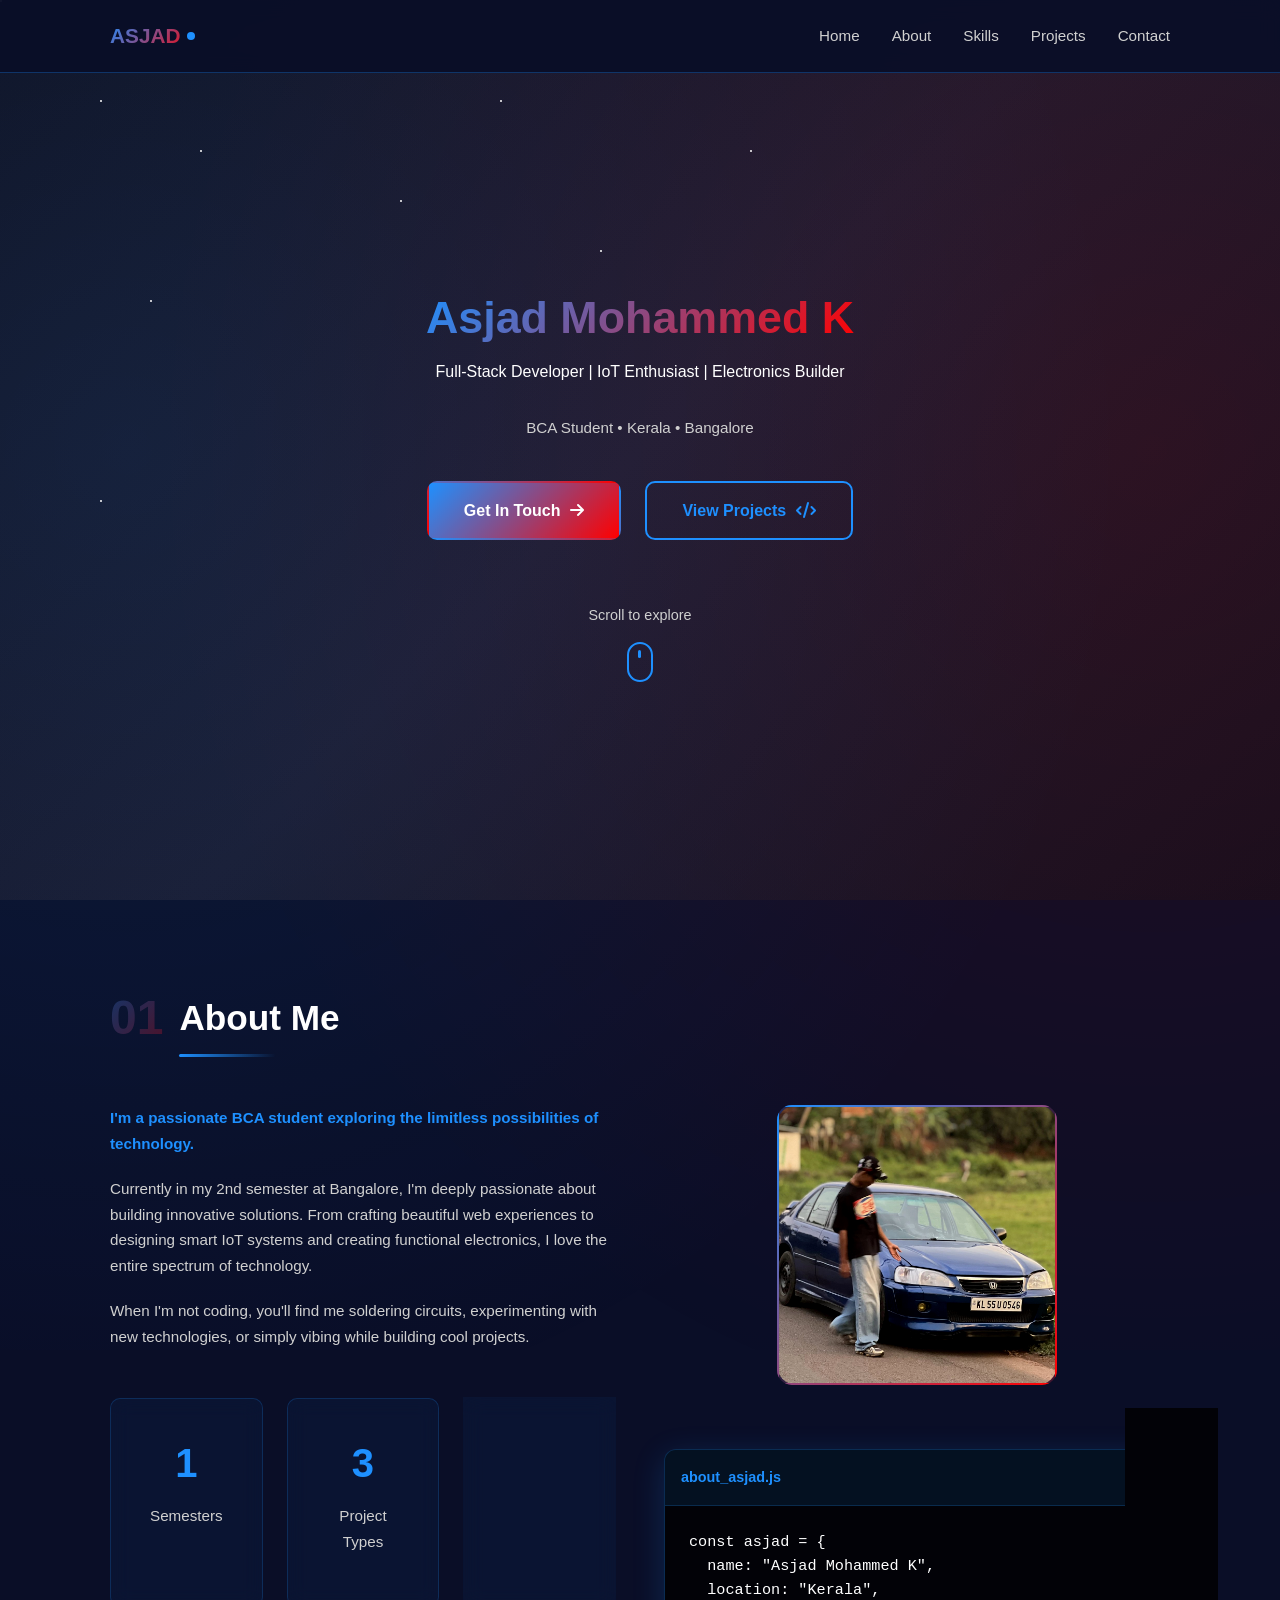
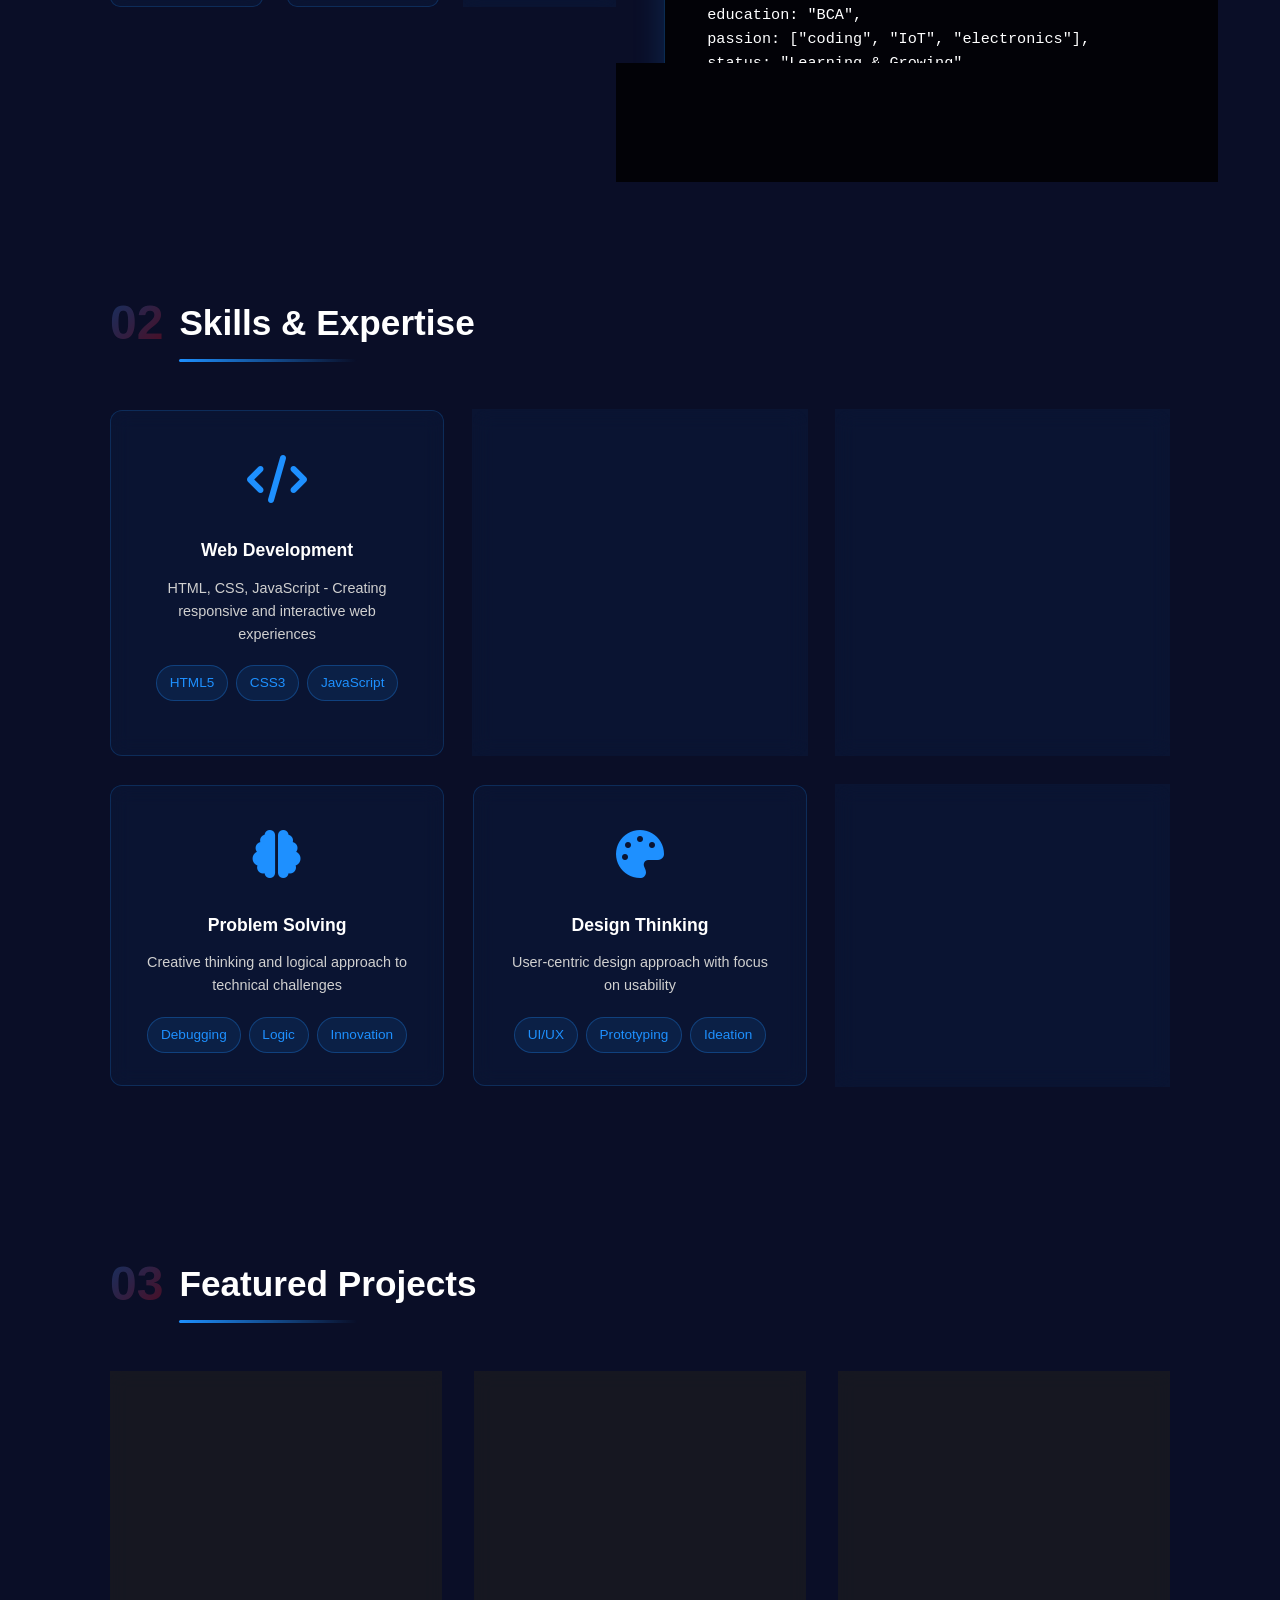
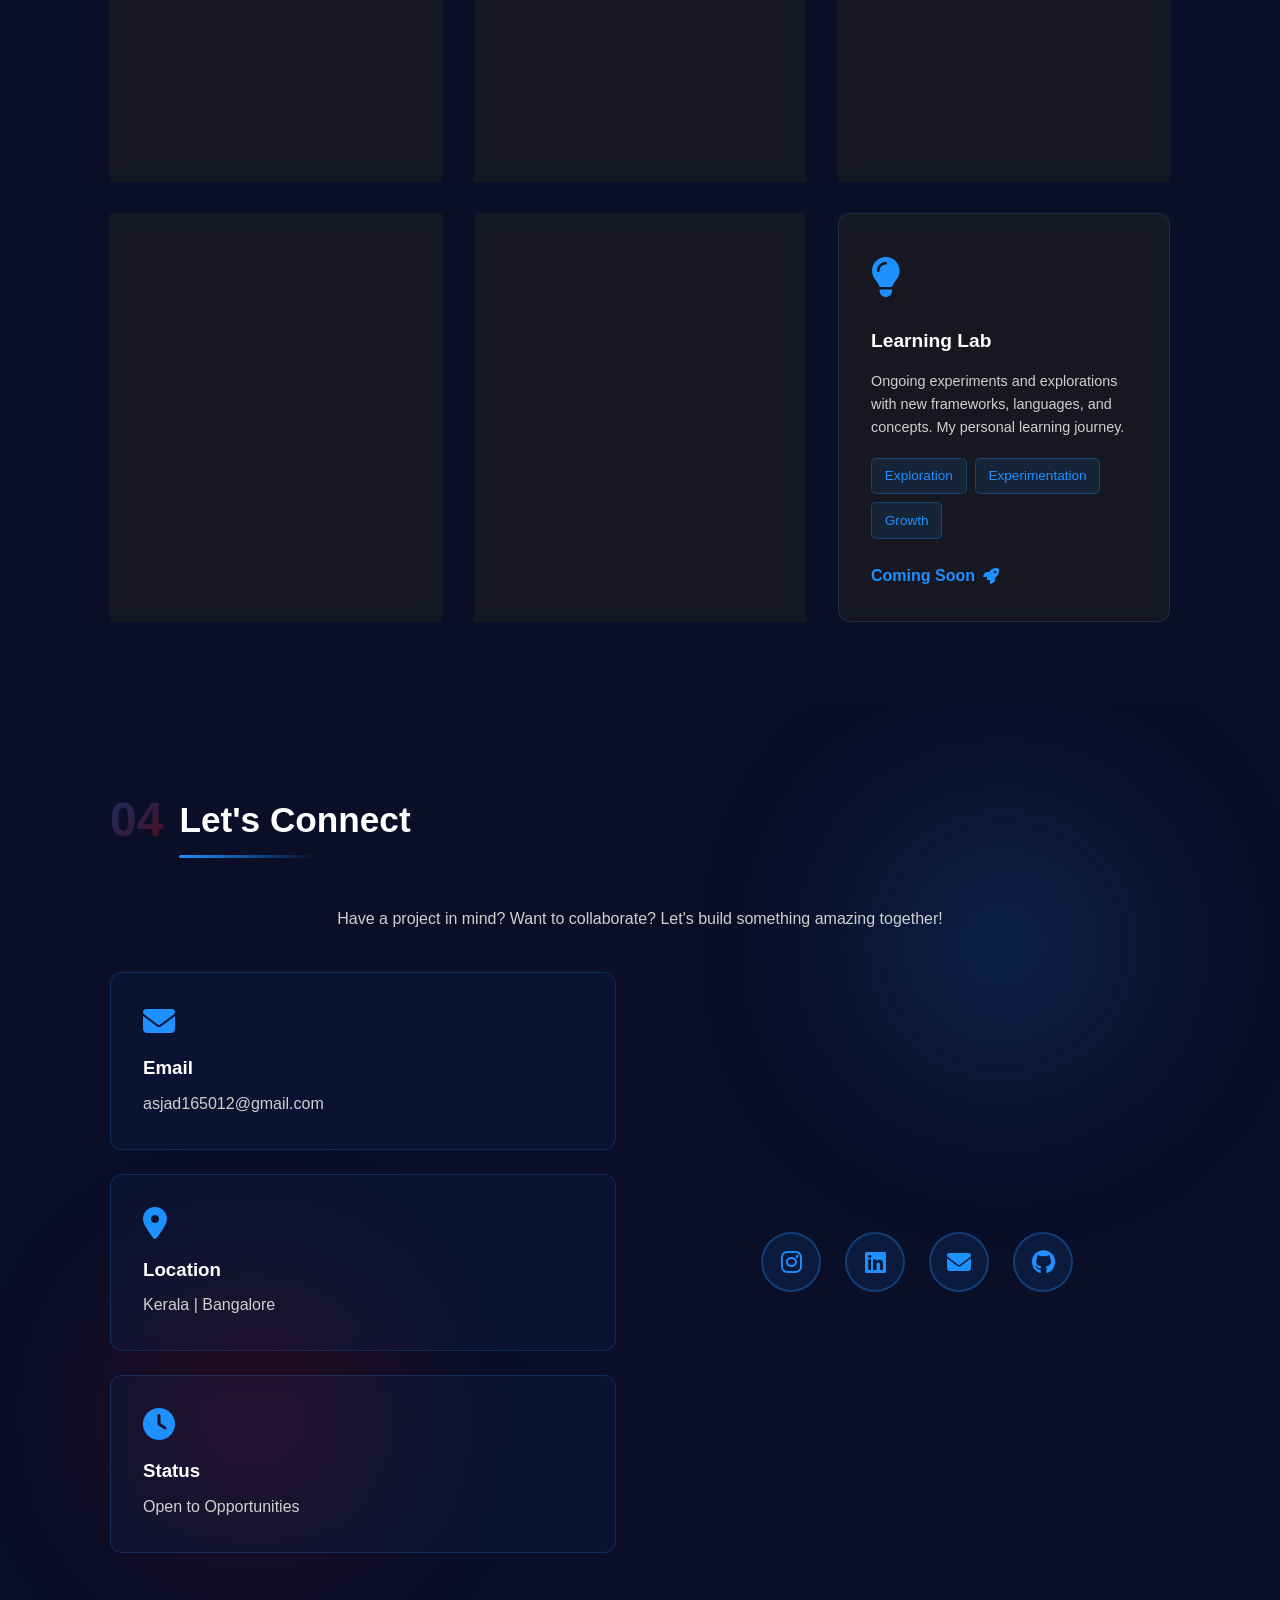
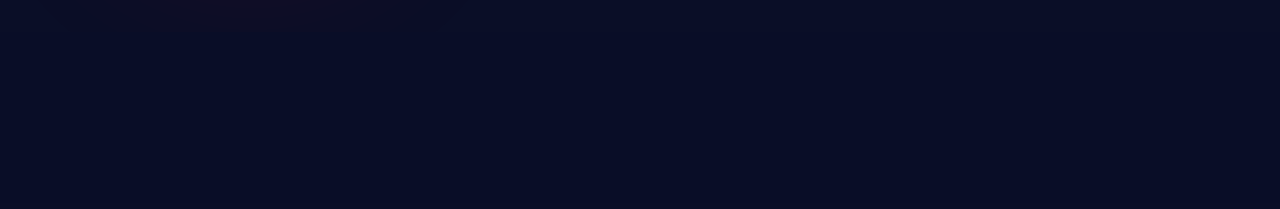
==== index.html @ fa926d5d "Compact navbar and improve mobile responsiveness" ====
<!DOCTYPE html>
<html lang="en">
<head>
    <meta charset="UTF-8">
    <meta name="viewport" content="width=device-width, initial-scale=1.0">
    <title>Asjad Mohammed K - Portfolio</title>
    <link rel="stylesheet" href="style.css">
    <link rel="stylesheet" href="https://cdnjs.cloudflare.com/ajax/libs/font-awesome/6.4.0/css/all.min.css">
</head>
<body>
    <!-- Animated Background -->
    <div class="stars"></div>
    <div class="animated-bg"></div>

    <!-- Navigation -->
    <nav class="navbar">
        <div class="container">
            <div class="logo">
                <span class="logo-text">ASJAD</span>
                <span class="logo-dot"></span>
            </div>
            <ul class="nav-links">
                <li><a href="#home" class="nav-link">Home</a></li>
                <li><a href="#about" class="nav-link">About</a></li>
                <li><a href="#skills" class="nav-link">Skills</a></li>
                <li><a href="#projects" class="nav-link">Projects</a></li>
                <li><a href="#contact" class="nav-link">Contact</a></li>
            </ul>
            <div class="hamburger">
                <span></span>
                <span></span>
                <span></span>
            </div>
        </div>
    </nav>

    <!-- Hero Section -->
    <section id="home" class="hero">
        <div class="hero-content">
            <div class="floating-card">
                <h1 class="hero-title">Asjad Mohammed K</h1>
                <p class="hero-subtitle">Full-Stack Developer | IoT Enthusiast | Electronics Builder</p>
            </div>

            <p class="hero-description">BCA Student • Kerala • Bangalore</p>

            <div class="cta-buttons">
                <a href="#contact" class="btn-primary">
                    <span class="btn-text">Get In Touch</span>
                    <span class="btn-icon"><i class="fas fa-arrow-right"></i></span>
                </a>
                <a href="#projects" class="btn-secondary">
                    <span class="btn-text">View Projects</span>
                    <span class="btn-icon"><i class="fas fa-code"></i></span>
                </a>
            </div>

            <div class="scroll-indicator">
                <span>Scroll to explore</span>
                <div class="mouse">
                    <div class="wheel"></div>
                </div>
            </div>
        </div>
    </section>

    <!-- About Section -->
    <section id="about" class="about">
        <div class="container">
            <h2 class="section-title">
                <span class="title-prefix">01</span>
                <span class="title-text">About Me</span>
            </h2>

            <div class="about-content">
                <div class="about-text">
                    <p class="about-intro">I'm a passionate BCA student exploring the limitless possibilities of technology.</p>
                    <p>Currently in my 2nd semester at Bangalore, I'm deeply passionate about building innovative solutions. From crafting beautiful web experiences to designing smart IoT systems and creating functional electronics, I love the entire spectrum of technology.</p>
                    <p>When I'm not coding, you'll find me soldering circuits, experimenting with new technologies, or simply vibing while building cool projects.</p>

                    <div class="stats-grid">
                        <div class="stat-card">
                            <h3 class="stat-number">2+</h3>
                            <p class="stat-label">Semesters</p>
                        </div>
                        <div class="stat-card">
                            <h3 class="stat-number">6+</h3>
                            <p class="stat-label">Project Types</p>
                        </div>
                        <div class="stat-card">
                            <h3 class="stat-number">∞</h3>
                            <p class="stat-label">Passion</p>
                        </div>
                    </div>
                </div>

                <div class="about-visual">
                    <div class="profile-container">
                        <div class="profile-image-wrapper">
                            <img src="asjad.jpg" alt="Asjad Mohammed K" class="profile-image">
                            <div class="profile-glow"></div>
                        </div>
                    </div>
                    <div class="code-block">
                        <div class="code-header">
                            <span>about_asjad.js</span>
                        </div>
                        <pre><code>const asjad = {
  name: "Asjad Mohammed K",
  location: "Kerala",
  education: "BCA",
  passion: ["coding", "IoT", "electronics"],
  status: "Learning & Growing"
}</code></pre>
                    </div>
                </div>
            </div>
        </div>
    </section>

    <!-- Skills Section -->
    <section id="skills" class="skills">
        <div class="container">
            <h2 class="section-title">
                <span class="title-prefix">02</span>
                <span class="title-text">Skills & Expertise</span>
            </h2>

            <div class="skills-grid">
                <div class="skill-card">
                    <div class="skill-icon">
                        <i class="fas fa-code"></i>
                    </div>
                    <h3>Web Development</h3>
                    <p>HTML, CSS, JavaScript - Creating responsive and interactive web experiences</p>
                    <div class="skill-tags">
                        <span class="tag">HTML5</span>
                        <span class="tag">CSS3</span>
                        <span class="tag">JavaScript</span>
                    </div>
                </div>

                <div class="skill-card">
                    <div class="skill-icon">
                        <i class="fas fa-microchip"></i>
                    </div>
                    <h3>IoT & Embedded</h3>
                    <p>Designing and building smart connected devices and solutions</p>
                    <div class="skill-tags">
                        <span class="tag">Microcontrollers</span>
                        <span class="tag">Sensors</span>
                        <span class="tag">Networking</span>
                    </div>
                </div>

                <div class="skill-card">
                    <div class="skill-icon">
                        <i class="fas fa-cube"></i>
                    </div>
                    <h3>Electronics</h3>
                    <p>Circuit design, PCB assembly, and hardware troubleshooting</p>
                    <div class="skill-tags">
                        <span class="tag">Soldering</span>
                        <span class="tag">Circuits</span>
                        <span class="tag">PCB</span>
                    </div>
                </div>

                <div class="skill-card">
                    <div class="skill-icon">
                        <i class="fas fa-brain"></i>
                    </div>
                    <h3>Problem Solving</h3>
                    <p>Creative thinking and logical approach to technical challenges</p>
                    <div class="skill-tags">
                        <span class="tag">Debugging</span>
                        <span class="tag">Logic</span>
                        <span class="tag">Innovation</span>
                    </div>
                </div>

                <div class="skill-card">
                    <div class="skill-icon">
                        <i class="fas fa-palette"></i>
                    </div>
                    <h3>Design Thinking</h3>
                    <p>User-centric design approach with focus on usability</p>
                    <div class="skill-tags">
                        <span class="tag">UI/UX</span>
                        <span class="tag">Prototyping</span>
                        <span class="tag">Ideation</span>
                    </div>
                </div>

                <div class="skill-card">
                    <div class="skill-icon">
                        <i class="fas fa-graduation-cap"></i>
                    </div>
                    <h3>Continuous Learning</h3>
                    <p>Always exploring new technologies and methodologies</p>
                    <div class="skill-tags">
                        <span class="tag">Adaptability</span>
                        <span class="tag">Growth</span>
                        <span class="tag">Curiosity</span>
                    </div>
                </div>
            </div>
        </div>
    </section>

    <!-- Projects Section -->
    <section id="projects" class="projects">
        <div class="container">
            <h2 class="section-title">
                <span class="title-prefix">03</span>
                <span class="title-text">Featured Projects</span>
            </h2>

            <div class="projects-grid">
                <div class="project-card" data-category="web">
                    <div class="project-icon"><i class="fas fa-calculator"></i></div>
                    <h3>Attendance Calculator</h3>
                    <p>A web-based attendance tracking calculator. Calculate your attendance percentage, track classes attended vs missed, and plan your attendance goals. Built with HTML, CSS, and JavaScript.</p>
                    <div class="project-tech">
                        <span>HTML5</span>
                        <span>CSS3</span>
                        <span>JavaScript</span>
                    </div>
                    <a href="https://asjadk1.github.io/attendance-calculator/" class="project-btn">
                        View Live <i class="fas fa-external-link-alt"></i>
                    </a>
                </div>

                <div class="project-card" data-category="iot">
                    <div class="project-icon"><i class="fas fa-network-wired"></i></div>
                    <h3>IoT Solutions</h3>
                    <p>Designing smart connected devices that bridge the physical and digital worlds. Creating innovative IoT applications.</p>
                    <div class="project-tech">
                        <span>Arduino</span>
                        <span>Sensors</span>
                        <span>Cloud</span>
                    </div>
                    <a href="#" class="project-btn">
                        Coming Soon <i class="fas fa-rocket"></i>
                    </a>
                </div>

                <div class="project-card" data-category="electronics">
                    <div class="project-icon"><i class="fas fa-bolt"></i></div>
                    <h3>Electronics & Circuits</h3>
                    <p>Building and assembling electronic components. Designing functional circuits with precision soldering and testing.</p>
                    <div class="project-tech">
                        <span>PCB Design</span>
                        <span>Soldering</span>
                        <span>Testing</span>
                    </div>
                    <a href="#" class="project-btn">
                        Coming Soon <i class="fas fa-rocket"></i>
                    </a>
                </div>

                <div class="project-card" data-category="academic">
                    <div class="project-icon"><i class="fas fa-book"></i></div>
                    <h3>Academic Projects</h3>
                    <p>Semester projects and assignments focused on practical implementation and learning best practices in computer science.</p>
                    <div class="project-tech">
                        <span>DSA</span>
                        <span>Databases</span>
                        <span>Algorithms</span>
                    </div>
                    <a href="#" class="project-btn">
                        Coming Soon <i class="fas fa-rocket"></i>
                    </a>
                </div>

                <div class="project-card" data-category="creative">
                    <div class="project-icon"><i class="fas fa-zap"></i></div>
                    <h3>Vibe Coding</h3>
                    <p>Experimental projects that explore the creative side of coding. Fun implementations and cool tech experiments.</p>
                    <div class="project-tech">
                        <span>Innovation</span>
                        <span>Creativity</span>
                        <span>Fun</span>
                    </div>
                    <a href="#" class="project-btn">
                        Coming Soon <i class="fas fa-rocket"></i>
                    </a>
                </div>

                <div class="project-card" data-category="learning">
                    <div class="project-icon"><i class="fas fa-lightbulb"></i></div>
                    <h3>Learning Lab</h3>
                    <p>Ongoing experiments and explorations with new frameworks, languages, and concepts. My personal learning journey.</p>
                    <div class="project-tech">
                        <span>Exploration</span>
                        <span>Experimentation</span>
                        <span>Growth</span>
                    </div>
                    <a href="#" class="project-btn">
                        Coming Soon <i class="fas fa-rocket"></i>
                    </a>
                </div>
            </div>
        </div>
    </section>

    <!-- Contact Section -->
    <section id="contact" class="contact">
        <div class="container">
            <h2 class="section-title">
                <span class="title-prefix">04</span>
                <span class="title-text">Let's Connect</span>
            </h2>

            <p class="contact-subtitle">Have a project in mind? Want to collaborate? Let's build something amazing together!</p>

            <div class="contact-content">
                <div class="contact-cards">
                    <div class="contact-card">
                        <i class="fas fa-envelope"></i>
                        <h3>Email</h3>
                        <a href="mailto:asjad165012@gmail.com">asjad165012@gmail.com</a>
                    </div>

                    <div class="contact-card">
                        <i class="fas fa-map-marker-alt"></i>
                        <h3>Location</h3>
                        <p>Kerala | Bangalore</p>
                    </div>

                    <div class="contact-card">
                        <i class="fas fa-clock"></i>
                        <h3>Status</h3>
                        <p>Open to Opportunities</p>
                    </div>
                </div>

                <div class="social-links">
                    <a href="https://www.instagram.com/4wsjad" class="social-btn" title="Instagram">
                        <i class="fab fa-instagram"></i>
                    </a>
                    <a href="https://www.linkedin.com/in/asjad-mohammed-k-90b791284/" class="social-btn" title="LinkedIn">
                        <i class="fab fa-linkedin"></i>
                    </a>
                    <a href="mailto:asjad165012@gmail.com" class="social-btn" title="Email">
                        <i class="fas fa-envelope"></i>
                    </a>
                    <a href="https://github.com" class="social-btn" title="GitHub">
                        <i class="fab fa-github"></i>
                    </a>
                </div>
            </div>
        </div>

        <div class="contact-bg">
            <div class="gradient-orb orb1"></div>
            <div class="gradient-orb orb2"></div>
        </div>
    </section>

    <!-- Footer -->
    <footer class="footer">
        <div class="container">
            <p>Crafted with <span class="heart">❤️</span> by Asjad Mohammed K</p>
            <p class="footer-year">&copy; 2024. Building the future, one line of code at a time.</p>
        </div>
    </footer>

    <script src="script.js"></script>
</body>
</html>
---- style.css ----
* {
    margin: 0;
    padding: 0;
    box-sizing: border-box;
}

:root {
    --primary: #0a0e27;
    --secondary: #0f1535;
    --accent: #1e90ff;
    --accent-2: #ff0000;
    --accent-3: #ffffff;
    --text: #ffffff;
    --text-light: #d0d0d0;
    --neon-blue: #1e90ff;
    --neon-pink: #ff0000;
    --neon-purple: #ffffff;
}

html {
    scroll-behavior: smooth;
}

body {
    font-family: 'Segoe UI', Tahoma, Geneva, Verdana, sans-serif;
    background: var(--primary);
    color: var(--text);
    overflow-x: hidden;
    line-height: 1.6;
}

.container {
    max-width: 1100px;
    margin: 0 auto;
    padding: 0 20px;
}

/* Animated Background */
.stars {
    position: fixed;
    top: 0;
    left: 0;
    width: 100%;
    height: 100%;
    pointer-events: none;
    z-index: 1;
}

.stars::before {
    content: '';
    position: absolute;
    width: 2px;
    height: 2px;
    background: white;
    border-radius: 50%;
    box-shadow:
        100px 100px white, 200px 150px white, 300px 50px white,
        400px 200px white, 150px 300px white, 500px 100px white,
        600px 250px white, 750px 150px white, 100px 500px white;
    animation: twinkle 3s ease-in-out infinite;
}

@keyframes twinkle {
    0%, 100% { opacity: 0.3; }
    50% { opacity: 1; }
}

.animated-bg {
    position: fixed;
    top: 0;
    left: 0;
    width: 100%;
    height: 100%;
    background: linear-gradient(135deg, #0f0f1e 0%, #1a1a2e 50%, #0f0f1e 100%);
    pointer-events: none;
    z-index: -1;
}

.animated-bg::before {
    content: '';
    position: absolute;
    top: -50%;
    left: -50%;
    width: 200%;
    height: 200%;
    background: radial-gradient(circle at 30% 50%, rgba(30, 144, 255, 0.1) 0%, transparent 50%),
                radial-gradient(circle at 70% 50%, rgba(255, 0, 0, 0.1) 0%, transparent 50%);
    animation: drift 20s ease-in-out infinite;
}

@keyframes drift {
    0%, 100% { transform: translate(0, 0); }
    50% { transform: translate(30px, 30px); }
}

/* Navigation */
.navbar {
    position: fixed;
    top: 0;
    width: 100%;
    padding: 0.7rem 0;
    background: rgba(10, 14, 39, 0.95);
    backdrop-filter: blur(10px);
    border-bottom: 1px solid rgba(30, 144, 255, 0.3);
    z-index: 1000;
    animation: slideDown 0.6s ease-out;
    height: auto;
}

@keyframes slideDown {
    from {
        transform: translateY(-100%);
        opacity: 0;
    }
    to {
        transform: translateY(0);
        opacity: 1;
    }
}

.navbar .container {
    display: flex;
    justify-content: space-between;
    align-items: center;
    padding: 0.5rem 20px;
}

.logo {
    display: flex;
    align-items: center;
    gap: 6px;
    font-size: 1.3rem;
    font-weight: 800;
    background: linear-gradient(135deg, #1e90ff, #ff0000);
    -webkit-background-clip: text;
    -webkit-text-fill-color: transparent;
    background-clip: text;
    white-space: nowrap;
}

.logo-dot {
    width: 8px;
    height: 8px;
    background: #1e90ff;
    border-radius: 50%;
    animation: pulse 2s ease-in-out infinite;
    flex-shrink: 0;
}

@keyframes pulse {
    0%, 100% { box-shadow: 0 0 0 0 rgba(30, 144, 255, 0.7); }
    50% { box-shadow: 0 0 0 10px rgba(30, 144, 255, 0); }
}

.nav-links {
    display: flex;
    list-style: none;
    gap: 2rem;
}

.nav-link {
    color: var(--text-light);
    text-decoration: none;
    position: relative;
    font-weight: 500;
    transition: color 0.3s;
    font-size: 0.95rem;
}

.nav-link::after {
    content: '';
    position: absolute;
    bottom: -5px;
    left: 0;
    width: 0;
    height: 2px;
    background: linear-gradient(90deg, #1e90ff, #ff0000);
    transition: width 0.3s ease;
}

.nav-link:hover {
    color: #1e90ff;
}

.nav-link:hover::after {
    width: 100%;
}

.hamburger {
    display: none;
    flex-direction: column;
    gap: 5px;
    cursor: pointer;
}

.hamburger span {
    width: 25px;
    height: 2.5px;
    background: var(--neon-blue);
    border-radius: 2px;
    transition: all 0.3s;
}

/* Hero Section */
.hero {
    min-height: 100vh;
    display: flex;
    align-items: center;
    justify-content: center;
    position: relative;
    overflow: hidden;
    padding-top: 70px;
    z-index: 10;
}


.hero-content {
    position: relative;
    z-index: 20;
    text-align: center;
    max-width: 900px;
}

.floating-card {
    animation: float 6s ease-in-out infinite;
    margin-bottom: 2rem;
}

@keyframes float {
    0%, 100% { transform: translateY(0px); }
    50% { transform: translateY(-20px); }
}

.hero-title {
    font-size: clamp(1.8rem, 4vw, 2.8rem);
    font-weight: 700;
    line-height: 1.3;
    margin-bottom: 0.8rem;
    background: linear-gradient(135deg, #1e90ff, #ff0000);
    -webkit-background-clip: text;
    -webkit-text-fill-color: transparent;
    background-clip: text;
}

@keyframes gradientShift {
    0%, 100% {
        background: linear-gradient(135deg, var(--neon-blue), var(--neon-pink));
        -webkit-background-clip: text;
    }
    50% {
        background: linear-gradient(135deg, var(--neon-pink), var(--neon-purple));
        -webkit-background-clip: text;
    }
}

.hero-subtitle {
    font-size: 1rem;
    color: #ffffff;
    margin-bottom: 0.8rem;
    font-weight: 400;
    animation: slideUp 0.8s ease-out 0.2s both;
}

@keyframes slideUp {
    from {
        transform: translateY(30px);
        opacity: 0;
    }
    to {
        transform: translateY(0);
        opacity: 1;
    }
}

.hero-description {
    font-size: 0.95rem;
    color: var(--text-light);
    margin-bottom: 2.5rem;
    animation: slideUp 0.8s ease-out 0.3s both;
}

.cta-buttons {
    display: flex;
    gap: 1.5rem;
    justify-content: center;
    flex-wrap: wrap;
    animation: slideUp 0.8s ease-out 0.6s both;
    margin-bottom: 4rem;
}

.btn-primary, .btn-secondary {
    padding: 15px 35px;
    border: 2px solid transparent;
    border-radius: 10px;
    font-size: 1rem;
    font-weight: 600;
    cursor: pointer;
    display: flex;
    align-items: center;
    gap: 10px;
    transition: all 0.3s ease;
    position: relative;
    overflow: hidden;
    text-decoration: none;
}

.btn-primary {
    background: linear-gradient(135deg, #1e90ff, #ff0000);
    color: white;
}

.btn-primary::before {
    content: '';
    position: absolute;
    top: 0;
    left: -100%;
    width: 100%;
    height: 100%;
    background: rgba(255, 255, 255, 0.2);
    transition: left 0.3s ease;
}

.btn-primary:hover::before {
    left: 100%;
}

.btn-primary:hover {
    transform: translateY(-3px);
    box-shadow: 0 10px 30px rgba(30, 144, 255, 0.4);
}

.btn-secondary {
    background: transparent;
    border: 2px solid #1e90ff;
    color: #1e90ff;
}

.btn-secondary:hover {
    background: rgba(30, 144, 255, 0.1);
    box-shadow: 0 0 20px rgba(30, 144, 255, 0.3);
    transform: translateY(-3px);
}

.btn-icon {
    display: flex;
    align-items: center;
}

.scroll-indicator {
    display: flex;
    flex-direction: column;
    align-items: center;
    gap: 15px;
    animation: slideUp 0.8s ease-out 0.8s both;
}

.scroll-indicator span {
    font-size: 0.9rem;
    color: var(--text-light);
}

.mouse {
    width: 26px;
    height: 40px;
    border: 2px solid #1e90ff;
    border-radius: 13px;
    display: flex;
    justify-content: center;
    position: relative;
}

.wheel {
    width: 3px;
    height: 8px;
    background: #1e90ff;
    border-radius: 2px;
    margin-top: 6px;
    animation: scroll 1.5s infinite;
}

@keyframes scroll {
    0% { opacity: 1; transform: translateY(0); }
    100% { opacity: 0; transform: translateY(10px); }
}

/* About Section */
.about {
    padding: 80px 0;
    position: relative;
    z-index: 10;
}

.section-title {
    font-size: clamp(1.5rem, 4vw, 2.2rem);
    margin-bottom: 3rem;
    display: flex;
    align-items: center;
    gap: 1rem;
    animation: slideUp 0.8s ease-out;
}

.title-prefix {
    font-size: 3rem;
    font-weight: 900;
    background: linear-gradient(135deg, #1e90ff, #ff0000);
    -webkit-background-clip: text;
    -webkit-text-fill-color: transparent;
    background-clip: text;
    opacity: 0.3;
}

.title-text {
    position: relative;
}

.title-text::after {
    content: '';
    position: absolute;
    bottom: -10px;
    left: 0;
    width: 60%;
    height: 3px;
    background: linear-gradient(90deg, #1e90ff, transparent);
    border-radius: 2px;
}

.about-content {
    display: grid;
    grid-template-columns: 1fr 1fr;
    gap: 3rem;
    align-items: start;
}

.about-text p {
    margin-bottom: 1.2rem;
    color: var(--text-light);
    line-height: 1.7;
    animation: slideUp 0.8s ease-out;
    font-size: 0.95rem;
}

.about-intro {
    font-size: 1.1rem;
    color: var(--neon-blue) !important;
    font-weight: 600;
}

.stats-grid {
    display: grid;
    grid-template-columns: repeat(3, 1fr);
    gap: 1.5rem;
    margin-top: 3rem;
}

.stat-card {
    background: rgba(30, 144, 255, 0.05);
    border: 1px solid rgba(30, 144, 255, 0.2);
    padding: 2rem;
    border-radius: 10px;
    text-align: center;
    transition: all 0.3s ease;
    backdrop-filter: blur(10px);
}

.stat-card:hover {
    background: rgba(30, 144, 255, 0.1);
    border-color: #1e90ff;
    transform: translateY(-10px);
}

.stat-number {
    font-size: 2.5rem;
    color: #1e90ff;
    margin-bottom: 0.5rem;
}

.stat-label {
    color: var(--text-light);
    font-size: 0.9rem;
}

.about-visual {
    position: relative;
    animation: slideUp 0.8s ease-out 0.2s both;
    display: flex;
    flex-direction: column;
    gap: 2rem;
}

.profile-container {
    display: flex;
    justify-content: center;
    align-items: center;
    margin-bottom: 2rem;
}

.profile-image-wrapper {
    position: relative;
    width: 280px;
    height: 280px;
    border-radius: 15px;
    overflow: hidden;
    animation: float 6s ease-in-out infinite;
}

.profile-image {
    width: 100%;
    height: 100%;
    object-fit: cover;
    border-radius: 20px;
    display: block;
    transition: transform 0.3s ease;
    filter: brightness(0.95) contrast(1.1);
}

.profile-image-wrapper:hover .profile-image {
    transform: scale(1.05);
}

.profile-glow {
    position: absolute;
    top: -50%;
    left: -50%;
    width: 200%;
    height: 200%;
    background: linear-gradient(135deg, rgba(30, 144, 255, 0.3), rgba(255, 0, 0, 0.3));
    animation: rotate 4s linear infinite;
    border-radius: 20px;
    pointer-events: none;
    z-index: -1;
}

@keyframes rotate {
    0% { transform: rotate(0deg); }
    100% { transform: rotate(360deg); }
}

.profile-image-wrapper::before {
    content: '';
    position: absolute;
    top: 0;
    left: 0;
    right: 0;
    bottom: 0;
    border: 2px solid transparent;
    border-image: linear-gradient(135deg, #1e90ff, #ff0000) 1;
    border-radius: 20px;
    animation: borderGlow 3s ease-in-out infinite;
    pointer-events: none;
    z-index: 10;
}

@keyframes borderGlow {
    0%, 100% {
        box-shadow: 0 0 15px rgba(30, 144, 255, 0.3), inset 0 0 15px rgba(30, 144, 255, 0.1);
    }
    50% {
        box-shadow: 0 0 30px rgba(30, 144, 255, 0.5), inset 0 0 30px rgba(30, 144, 255, 0.2);
    }
}

.code-block {
    background: rgba(0, 0, 0, 0.8);
    border: 1px solid rgba(30, 144, 255, 0.3);
    border-radius: 12px;
    overflow: hidden;
    backdrop-filter: blur(10px);
    box-shadow: 0 8px 32px rgba(30, 144, 255, 0.2);
}

.code-header {
    background: rgba(30, 144, 255, 0.1);
    padding: 1rem;
    border-bottom: 1px solid rgba(30, 144, 255, 0.2);
    font-size: 0.9rem;
    color: #1e90ff;
    font-weight: 600;
}

.code-block pre {
    padding: 1.5rem;
    overflow-x: auto;
    font-size: 0.95rem;
    line-height: 1.6;
}

.code-block code {
    color: var(--text);
    font-family: 'Courier New', monospace;
}

/* Skills Section */
.skills {
    padding: 80px 0;
    position: relative;
    z-index: 10;
}

.skills-grid {
    display: grid;
    grid-template-columns: repeat(auto-fit, minmax(280px, 1fr));
    gap: 1.8rem;
}

.skill-card {
    background: rgba(30, 144, 255, 0.05);
    border: 1px solid rgba(30, 144, 255, 0.2);
    padding: 2rem;
    border-radius: 12px;
    text-align: center;
    transition: all 0.3s ease;
    backdrop-filter: blur(10px);
    animation: slideUp 0.8s ease-out;
    position: relative;
    overflow: hidden;
}

.skill-card::before {
    content: '';
    position: absolute;
    top: -50%;
    left: -50%;
    width: 200%;
    height: 200%;
    background: radial-gradient(circle, rgba(30, 144, 255, 0.2) 0%, transparent 70%);
    animation: orbit 4s linear infinite;
    opacity: 0;
}

.skill-card:hover::before {
    opacity: 1;
}

@keyframes orbit {
    0% { transform: rotate(0deg) translateX(50px) rotate(0deg); }
    100% { transform: rotate(360deg) translateX(50px) rotate(-360deg); }
}

.skill-card:hover {
    border-color: #1e90ff;
    box-shadow: 0 0 30px rgba(30, 144, 255, 0.3);
    transform: translateY(-15px);
}

.skill-icon {
    font-size: 3rem;
    color: #1e90ff;
    margin-bottom: 1rem;
    transition: all 0.3s ease;
}

.skill-card:hover .skill-icon {
    transform: scale(1.2) rotate(10deg);
}

.skill-card h3 {
    font-size: 1.1rem;
    margin-bottom: 0.8rem;
    color: var(--text);
}

.skill-card p {
    color: var(--text-light);
    margin-bottom: 1.2rem;
    line-height: 1.6;
    font-size: 0.9rem;
}

.skill-tags {
    display: flex;
    flex-wrap: wrap;
    gap: 0.5rem;
    justify-content: center;
}

.tag {
    background: rgba(30, 144, 255, 0.1);
    color: #1e90ff;
    padding: 0.4rem 0.8rem;
    border-radius: 20px;
    font-size: 0.85rem;
    border: 1px solid rgba(30, 144, 255, 0.3);
    transition: all 0.3s ease;
}

.tag:hover {
    background: rgba(30, 144, 255, 0.2);
    border-color: #1e90ff;
}

/* Projects Section */
.projects {
    padding: 80px 0;
    position: relative;
    z-index: 10;
}

.projects-grid {
    display: grid;
    grid-template-columns: repeat(auto-fit, minmax(300px, 1fr));
    gap: 2rem;
}

.project-card {
    background: rgba(30, 30, 30, 0.6);
    border: 1.5px solid rgba(30, 144, 255, 0.2);
    padding: 2rem;
    border-radius: 12px;
    transition: all 0.3s ease;
    backdrop-filter: blur(10px);
    animation: slideUp 0.8s ease-out;
    position: relative;
    overflow: hidden;
    display: flex;
    flex-direction: column;
}

.project-card::before {
    content: '';
    position: absolute;
    top: -100%;
    left: -100%;
    width: 300%;
    height: 300%;
    background: linear-gradient(135deg, transparent, rgba(30, 144, 255, 0.3), transparent);
    animation: shine 3s infinite;
    opacity: 0;
}

.project-card:hover::before {
    opacity: 1;
}

@keyframes shine {
    0% { transform: translate(-100%, -100%) rotate(45deg); }
    100% { transform: translate(100%, 100%) rotate(45deg); }
}

.project-card:hover {
    border-color: #1e90ff;
    transform: translateY(-15px);
    box-shadow: 0 20px 50px rgba(30, 144, 255, 0.2);
}

.project-icon {
    font-size: 2.5rem;
    color: #1e90ff;
    margin-bottom: 1rem;
    transition: transform 0.3s ease;
}

.project-card:hover .project-icon {
    transform: scale(1.3) rotate(-15deg);
}

.project-card h3 {
    font-size: 1.2rem;
    margin-bottom: 0.8rem;
    color: var(--text);
}

.project-card p {
    color: var(--text-light);
    margin-bottom: 1.2rem;
    flex-grow: 1;
    line-height: 1.6;
    font-size: 0.9rem;
}

.project-tech {
    display: flex;
    flex-wrap: wrap;
    gap: 0.5rem;
    margin-bottom: 1.5rem;
}

.project-tech span {
    background: rgba(30, 144, 255, 0.1);
    color: #1e90ff;
    padding: 0.4rem 0.8rem;
    border-radius: 5px;
    font-size: 0.85rem;
    border: 1px solid rgba(30, 144, 255, 0.3);
}

.project-btn {
    display: inline-flex;
    align-items: center;
    gap: 0.5rem;
    color: #1e90ff;
    text-decoration: none;
    font-weight: 600;
    transition: all 0.3s ease;
    position: relative;
}

.project-btn::after {
    content: '';
    position: absolute;
    bottom: -3px;
    left: 0;
    width: 0;
    height: 2px;
    background: #1e90ff;
    transition: width 0.3s ease;
}

.project-btn:hover::after {
    width: 100%;
}

/* Contact Section */
.contact {
    padding: 80px 0;
    position: relative;
    z-index: 10;
    overflow: hidden;
}

.contact-bg {
    position: absolute;
    top: 0;
    left: 0;
    width: 100%;
    height: 100%;
    z-index: -1;
}

.gradient-orb {
    position: absolute;
    border-radius: 50%;
    filter: blur(100px);
    opacity: 0.3;
}

.orb1 {
    width: 300px;
    height: 300px;
    background: radial-gradient(circle, #1e90ff, transparent);
    top: 10%;
    right: 10%;
    animation: float 8s ease-in-out infinite;
}

.orb2 {
    width: 250px;
    height: 250px;
    background: radial-gradient(circle, #ff0000, transparent);
    bottom: 10%;
    left: 10%;
    animation: float 10s ease-in-out infinite reverse;
}

.contact-subtitle {
    font-size: 1rem;
    color: var(--text-light);
    text-align: center;
    margin-bottom: 2.5rem;
    animation: slideUp 0.8s ease-out;
}

.contact-content {
    display: grid;
    grid-template-columns: 1fr 1fr;
    gap: 3rem;
    align-items: center;
}

.contact-cards {
    display: grid;
    grid-template-columns: 1fr;
    gap: 1.5rem;
}

.contact-card {
    background: rgba(30, 144, 255, 0.05);
    border: 1px solid rgba(30, 144, 255, 0.2);
    padding: 2rem;
    border-radius: 12px;
    transition: all 0.3s ease;
    backdrop-filter: blur(10px);
    animation: slideUp 0.8s ease-out;
}

.contact-card:hover {
    border-color: #1e90ff;
    background: rgba(30, 144, 255, 0.1);
    transform: translateX(10px);
}

.contact-card i {
    font-size: 2rem;
    color: #1e90ff;
    margin-bottom: 1rem;
}

.contact-card h3 {
    margin-bottom: 0.5rem;
    color: var(--text);
}

.contact-card a,
.contact-card p {
    color: var(--text-light);
    text-decoration: none;
    transition: color 0.3s;
}

.contact-card a:hover {
    color: var(--neon-blue);
}

.social-links {
    display: flex;
    gap: 1.5rem;
    justify-content: center;
    flex-wrap: wrap;
    animation: slideUp 0.8s ease-out 0.2s both;
}

.social-btn {
    width: 60px;
    height: 60px;
    background: rgba(30, 144, 255, 0.1);
    border: 2px solid rgba(30, 144, 255, 0.3);
    border-radius: 50%;
    display: flex;
    align-items: center;
    justify-content: center;
    color: #1e90ff;
    font-size: 1.5rem;
    transition: all 0.3s ease;
    text-decoration: none;
}

.social-btn:hover {
    background: rgba(30, 144, 255, 0.2);
    border-color: #1e90ff;
    transform: scale(1.2) rotate(10deg);
    box-shadow: 0 0 20px rgba(30, 144, 255, 0.4);
}

/* Footer */
.footer {
    background: rgba(10, 14, 39, 0.95);
    backdrop-filter: blur(10px);
    border-top: 1px solid rgba(30, 144, 255, 0.2);
    padding: 3rem 0;
    text-align: center;
    position: relative;
    z-index: 10;
}

.footer p {
    color: var(--text-light);
    margin: 0.5rem 0;
}

.heart {
    display: inline-block;
    animation: heartbeat 1.5s ease-in-out infinite;
}

@keyframes heartbeat {
    0%, 100% { transform: scale(1); }
    25% { transform: scale(1.3); }
    50% { transform: scale(1); }
}

.footer-year {
    font-size: 0.9rem;
    margin-top: 1rem;
}

/* Responsive - Tablet (768px and below) */
@media (max-width: 768px) {
    .container {
        padding: 0 20px;
    }

    /* Navigation */
    .nav-links {
        display: none;
        position: absolute;
        top: 100%;
        left: 0;
        right: 0;
        flex-direction: column;
        background: rgba(10, 14, 39, 0.95);
        padding: 1.5rem;
        gap: 1rem;
        border-top: 1px solid rgba(30, 144, 255, 0.2);
        z-index: 999;
    }

    .nav-links.active {
        display: flex;
    }

    .hamburger {
        display: flex;
        cursor: pointer;
    }

    /* Hero */
    .hero {
        padding-top: 80px;
        min-height: auto;
    }

    .hero-title {
        font-size: 1.6rem;
        margin-bottom: 0.6rem;
    }

    .hero-subtitle {
        font-size: 0.95rem;
        margin-bottom: 0.5rem;
    }

    .hero-description {
        font-size: 0.9rem;
        margin-bottom: 2rem;
    }

    .cta-buttons {
        flex-direction: column;
        gap: 1rem;
        margin-bottom: 2rem;
    }

    .btn-primary,
    .btn-secondary {
        width: 100%;
        padding: 12px 25px;
        justify-content: center;
        font-size: 0.95rem;
    }

    .scroll-indicator {
        gap: 10px;
    }

    /* Sections */
    .about,
    .skills,
    .projects,
    .contact {
        padding: 60px 0;
    }

    .section-title {
        font-size: 1.4rem;
        margin-bottom: 2.5rem;
        gap: 0.8rem;
    }

    .title-prefix {
        font-size: 2rem;
    }

    /* About */
    .about-content {
        grid-template-columns: 1fr;
        gap: 2rem;
    }

    .about-text p {
        font-size: 0.9rem;
        margin-bottom: 1rem;
    }

    .about-intro {
        font-size: 1rem;
    }

    .profile-image-wrapper {
        width: 200px;
        height: 200px;
        margin: 0 auto 1rem;
    }

    .stats-grid {
        grid-template-columns: repeat(3, 1fr);
        gap: 1rem;
    }

    .stat-card {
        padding: 1.5rem 1rem;
    }

    .stat-number {
        font-size: 1.8rem;
    }

    .code-block {
        margin-top: 2rem;
    }

    .code-block pre {
        font-size: 0.8rem;
        padding: 1rem;
    }

    /* Skills & Projects */
    .skills-grid,
    .projects-grid {
        grid-template-columns: 1fr;
        gap: 1.5rem;
    }

    .skill-card,
    .project-card {
        padding: 1.5rem;
    }

    .skill-icon,
    .project-icon {
        font-size: 2.5rem;
        margin-bottom: 0.8rem;
    }

    .skill-card h3,
    .project-card h3 {
        font-size: 1.1rem;
        margin-bottom: 0.6rem;
    }

    .skill-card p,
    .project-card p {
        font-size: 0.85rem;
        margin-bottom: 1rem;
    }

    .tag,
    .project-tech span {
        font-size: 0.8rem;
        padding: 0.3rem 0.6rem;
    }

    /* Contact */
    .contact-content {
        grid-template-columns: 1fr;
        gap: 2rem;
    }

    .contact-card {
        padding: 1.5rem;
    }

    .contact-subtitle {
        font-size: 0.95rem;
        margin-bottom: 2rem;
    }

    .social-links {
        gap: 1rem;
        margin-top: 2rem;
    }

    .social-btn {
        width: 50px;
        height: 50px;
        font-size: 1.2rem;
    }

    .footer {
        padding: 2rem 0;
    }

    .footer p {
        font-size: 0.9rem;
    }
}

/* Mobile - Extra Small (480px and below) */
@media (max-width: 480px) {
    .container {
        padding: 0 15px;
    }

    .navbar .container {
        padding: 0.5rem 15px;
    }

    .logo {
        font-size: 1.1rem;
    }

    .logo-dot {
        width: 6px;
        height: 6px;
    }

    .nav-link {
        font-size: 0.9rem;
    }

    /* Hero */
    .hero {
        padding-top: 70px;
    }

    .hero-title {
        font-size: 1.3rem;
        margin-bottom: 0.4rem;
        font-weight: 600;
    }

    .hero-subtitle {
        font-size: 0.8rem;
        margin-bottom: 0.4rem;
    }

    .hero-description {
        font-size: 0.75rem;
        margin-bottom: 1.5rem;
    }

    .cta-buttons {
        gap: 0.8rem;
        margin-bottom: 1.5rem;
    }

    .btn-primary,
    .btn-secondary {
        padding: 10px 15px;
        font-size: 0.85rem;
    }

    .btn-text {
        display: none;
    }

    .btn-icon {
        margin: 0;
    }

    .scroll-indicator span {
        font-size: 0.75rem;
    }

    /* Section Title */
    .section-title {
        font-size: 1.2rem;
        margin-bottom: 2rem;
        gap: 0.6rem;
    }

    .title-prefix {
        font-size: 1.5rem;
    }

    /* Sections */
    .about,
    .skills,
    .projects,
    .contact {
        padding: 50px 0;
    }

    /* About */
    .about-text p {
        font-size: 0.85rem;
        margin-bottom: 0.8rem;
        line-height: 1.5;
    }

    .about-intro {
        font-size: 0.95rem;
    }

    .profile-image-wrapper {
        width: 160px;
        height: 160px;
        margin: 0 auto 1rem;
    }

    .stats-grid {
        grid-template-columns: 1fr;
        gap: 0.8rem;
    }

    .stat-card {
        padding: 1rem;
    }

    .stat-number {
        font-size: 1.5rem;
    }

    .stat-label {
        font-size: 0.75rem;
    }

    .code-block pre {
        font-size: 0.65rem;
        padding: 0.8rem;
        line-height: 1.3;
    }

    /* Skills & Projects */
    .skill-card,
    .project-card {
        padding: 1.2rem;
    }

    .skill-icon,
    .project-icon {
        font-size: 2rem;
        margin-bottom: 0.6rem;
    }

    .skill-card h3,
    .project-card h3 {
        font-size: 1rem;
        margin-bottom: 0.5rem;
    }

    .skill-card p,
    .project-card p {
        font-size: 0.8rem;
        margin-bottom: 0.8rem;
        line-height: 1.4;
    }

    .tag,
    .project-tech span {
        font-size: 0.7rem;
        padding: 0.25rem 0.5rem;
    }

    .project-btn {
        font-size: 0.85rem;
    }

    /* Contact */
    .contact-card {
        padding: 1.2rem;
    }

    .contact-card h3 {
        font-size: 0.95rem;
        margin-bottom: 0.4rem;
    }

    .contact-card i {
        font-size: 1.5rem;
        margin-bottom: 0.8rem;
    }

    .contact-subtitle {
        font-size: 0.9rem;
        margin-bottom: 1.5rem;
    }

    .social-btn {
        width: 45px;
        height: 45px;
        font-size: 1rem;
    }

    /* Footer */
    .footer {
        padding: 1.5rem 0;
    }

    .footer p {
        font-size: 0.85rem;
        margin: 0.3rem 0;
    }

    .heart {
        font-size: 0.9rem;
    }

    /* Navigation Menu */
    .nav-links {
        padding: 1rem;
    }

    .nav-link {
        font-size: 0.95rem;
    }
}
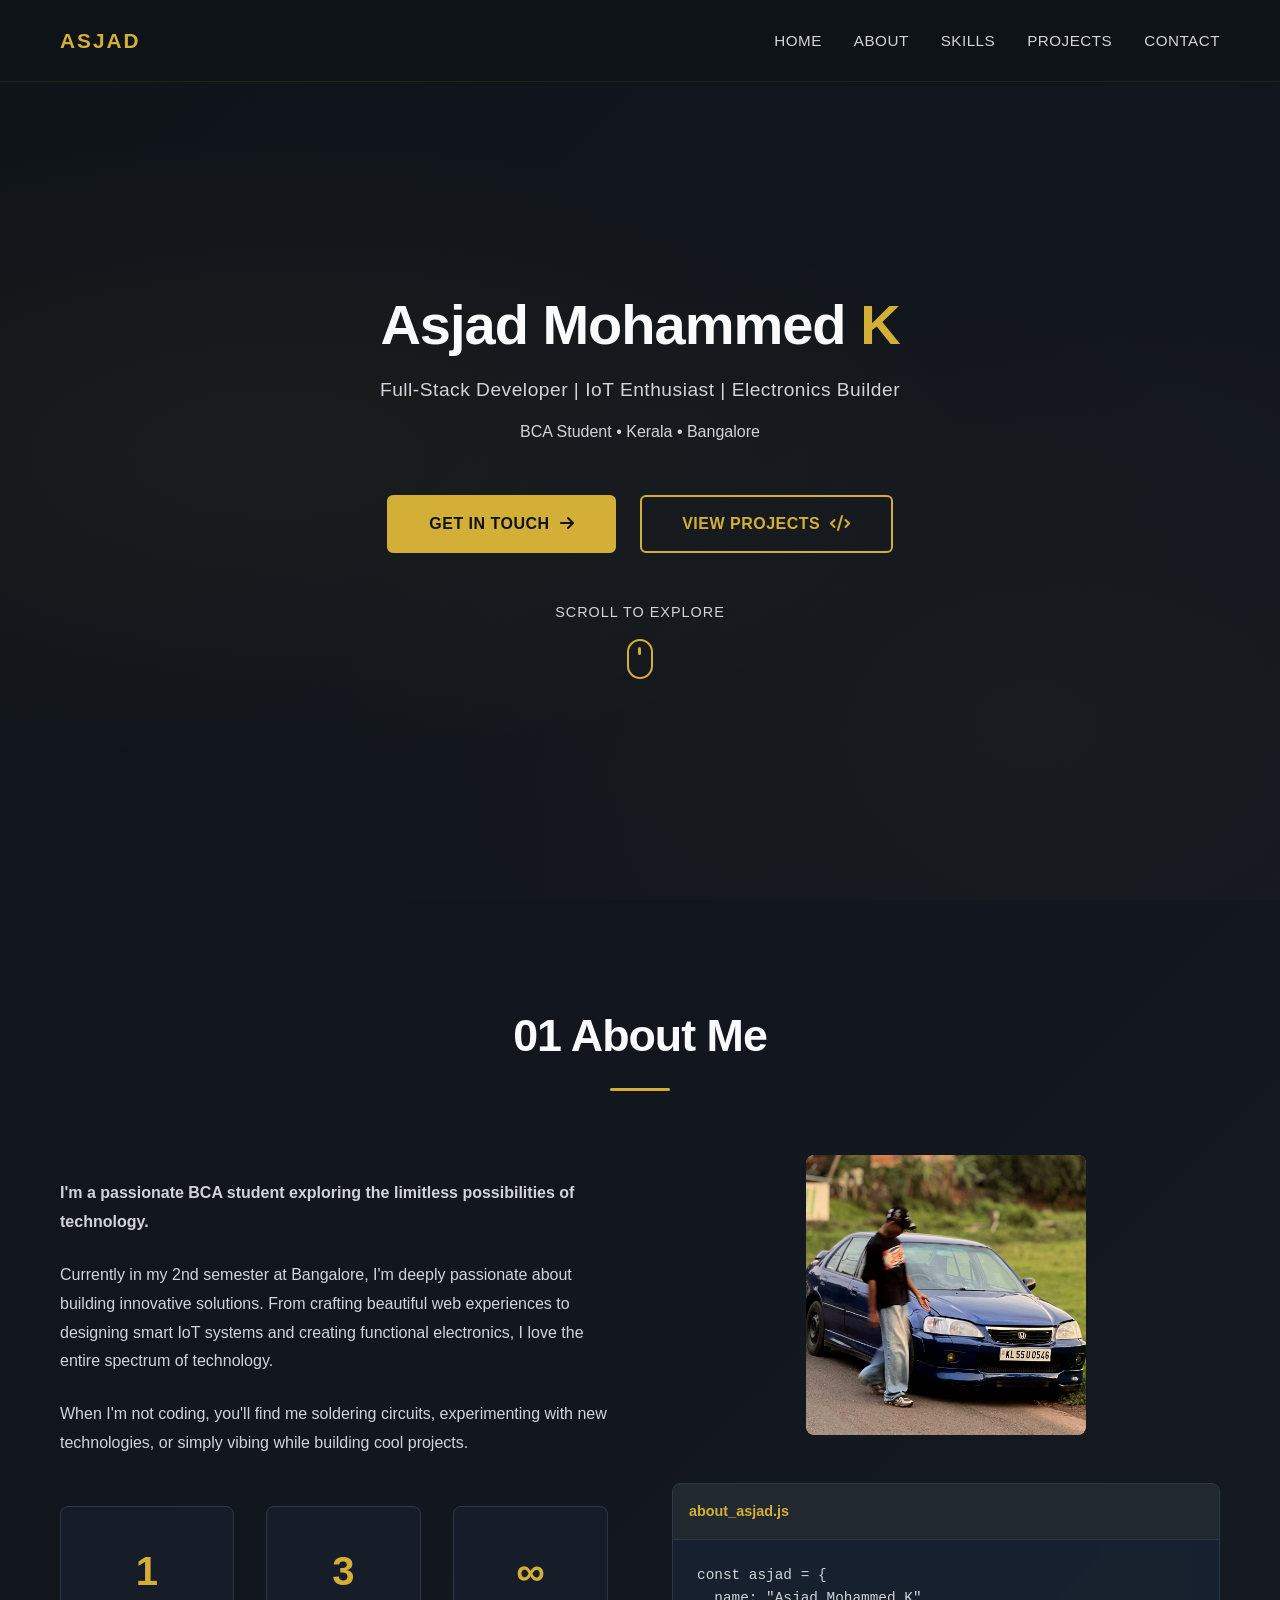
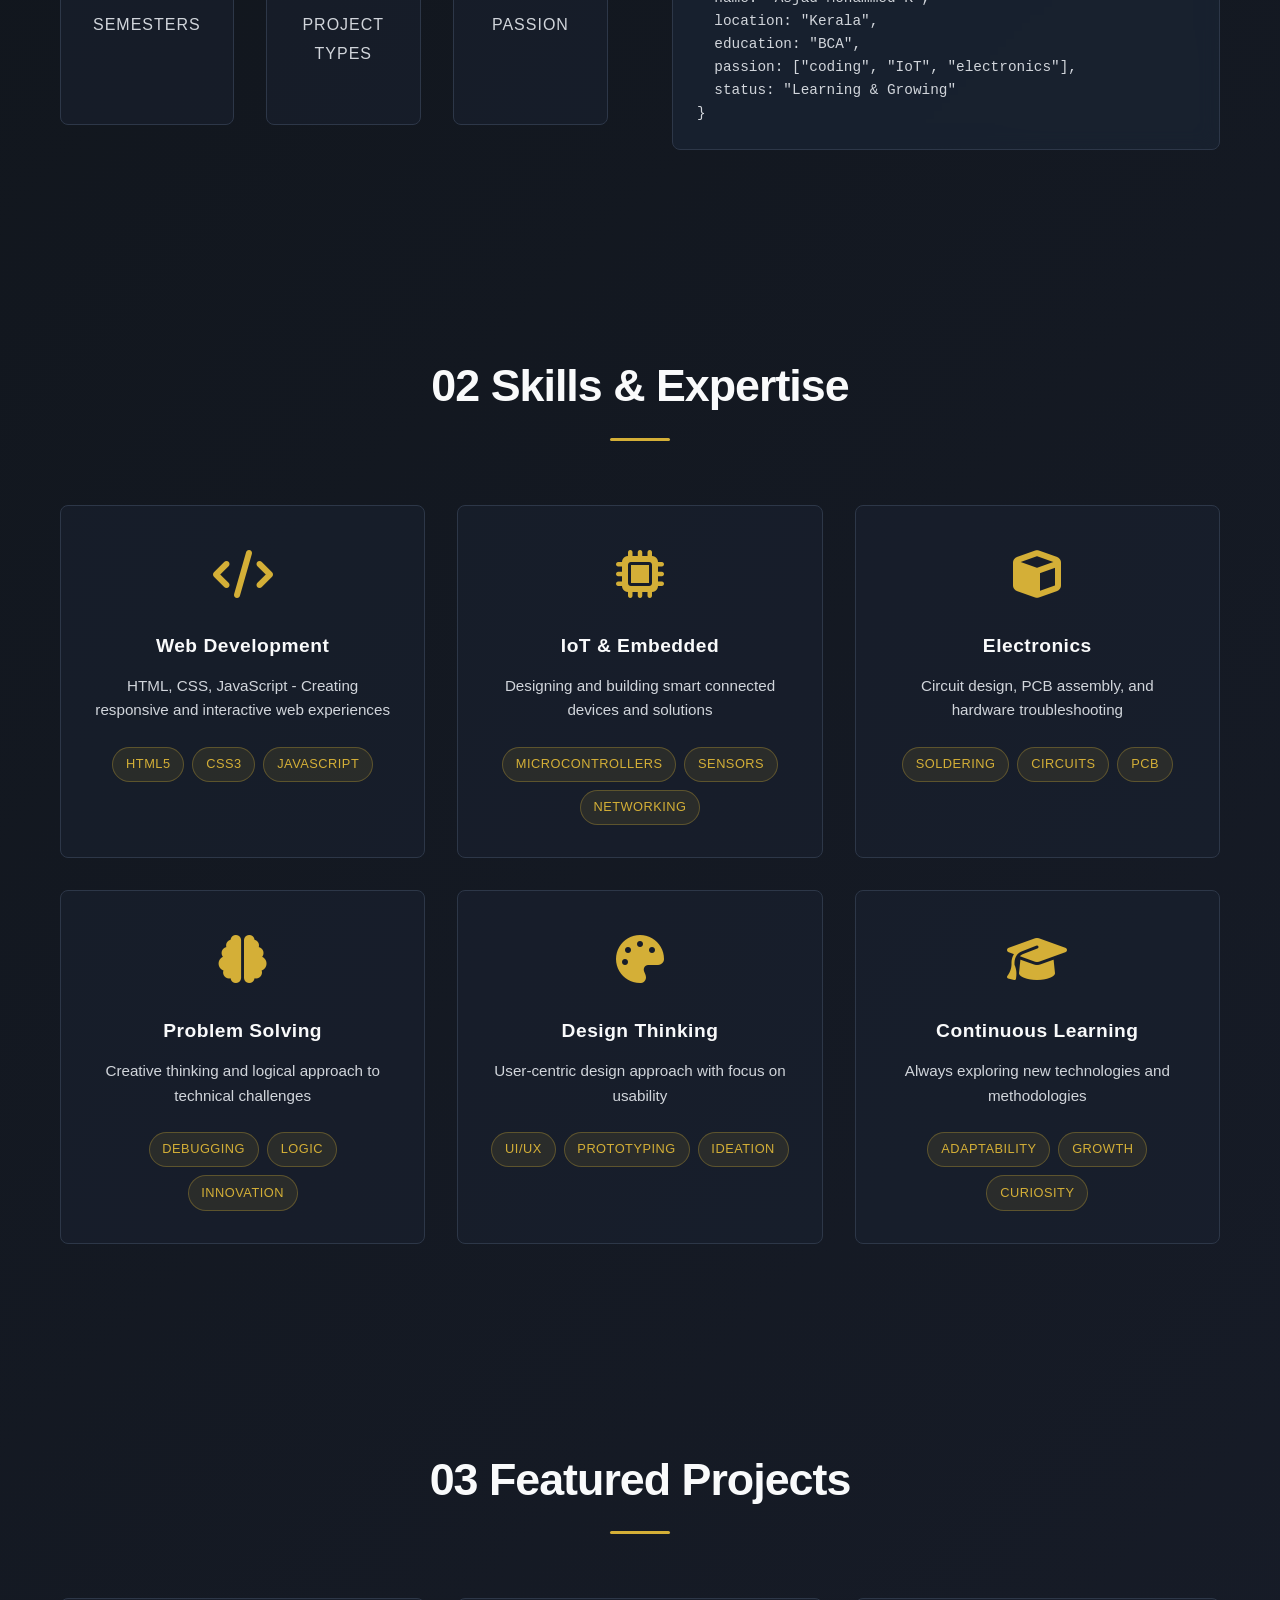
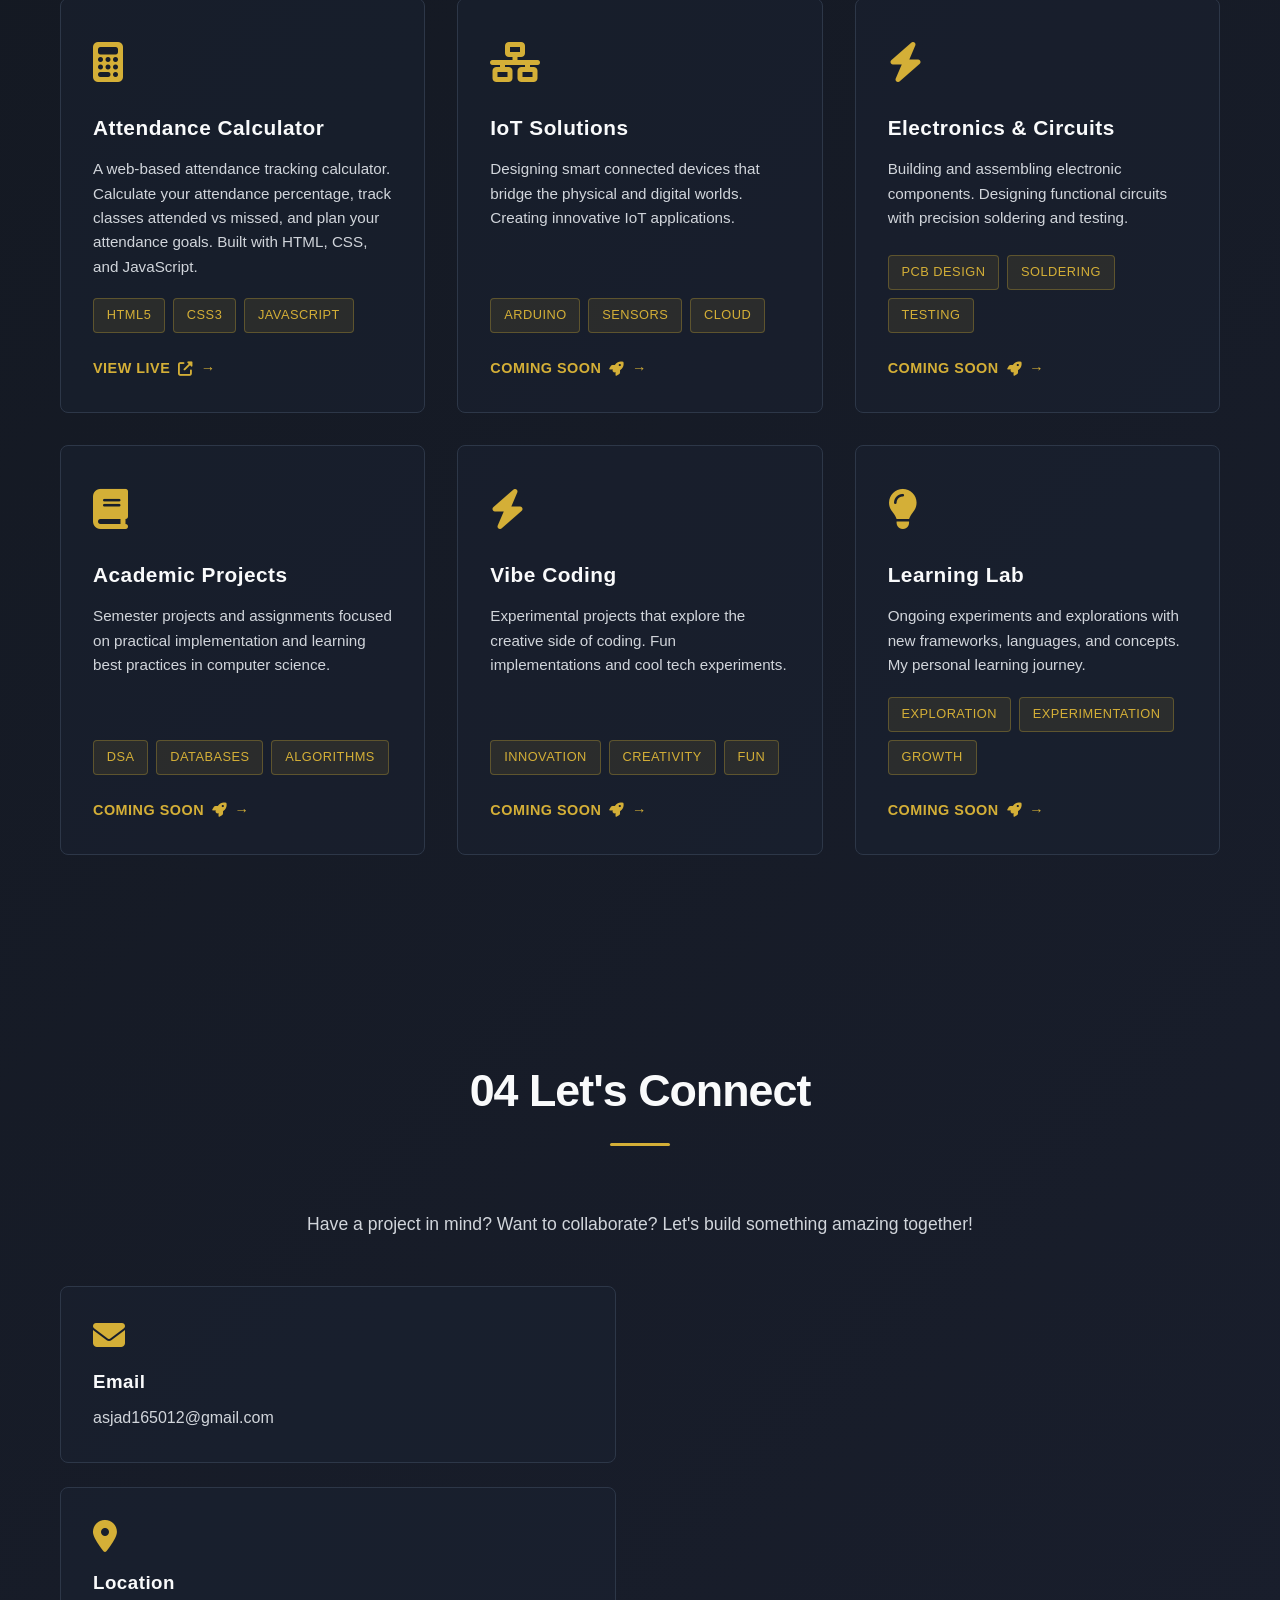
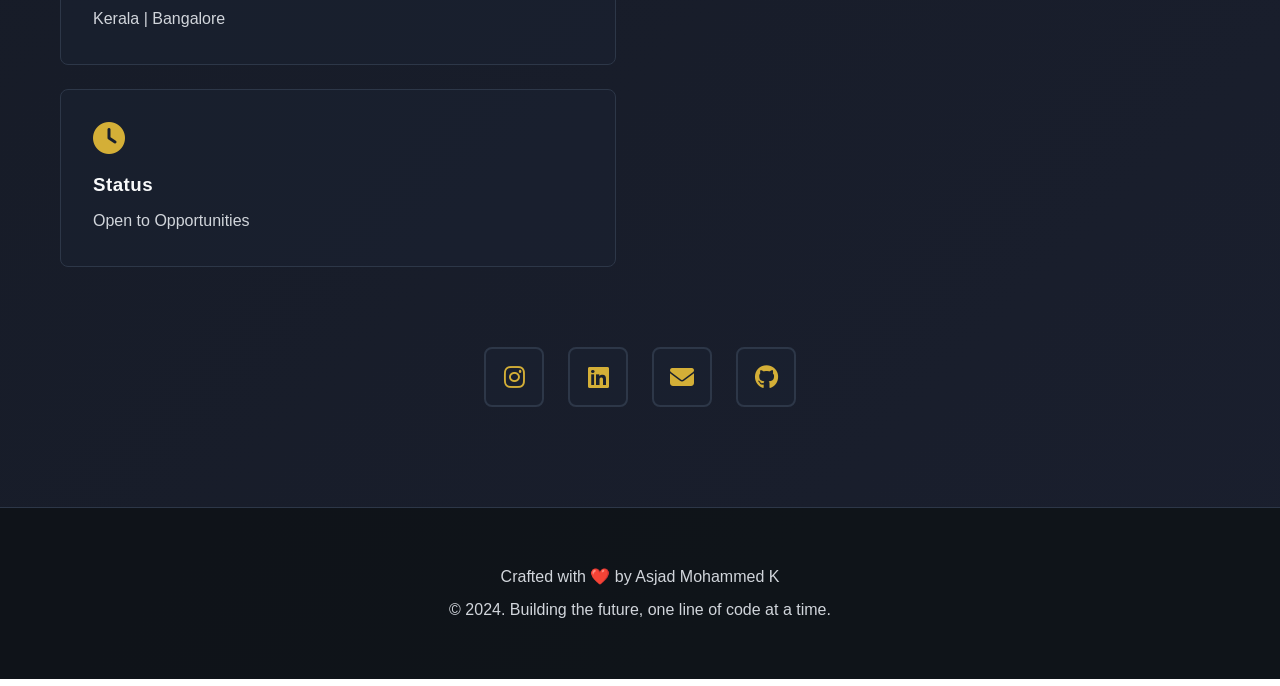
==== commit d546f802: "Redesign portfolio with professional classy theme - gold accents, smooth animations, and elegant des" ====
--- a/index.html
+++ b/index.html
@@ -38,7 +38,7 @@
     <section id="home" class="hero">
         <div class="hero-content">
             <div class="floating-card">
-                <h1 class="hero-title">Asjad Mohammed K</h1>
+                <h1 class="hero-title">Asjad Mohammed <span class="highlight">K</span></h1>
                 <p class="hero-subtitle">Full-Stack Developer | IoT Enthusiast | Electronics Builder</p>
             </div>
 
--- a/style.css
+++ b/style.css
@@ -5,16 +5,13 @@
 }
 
 :root {
-    --primary: #0a0e27;
-    --secondary: #0f1535;
-    --accent: #1e90ff;
-    --accent-2: #ff0000;
-    --accent-3: #ffffff;
-    --text: #ffffff;
-    --text-light: #d0d0d0;
-    --neon-blue: #1e90ff;
-    --neon-pink: #ff0000;
-    --neon-purple: #ffffff;
+    --primary: #0f1419;
+    --secondary: #1a2332;
+    --accent: #d4af37;
+    --text: #f9fafb;
+    --text-light: #d1d5db;
+    --border: #2d3748;
+    --hover-bg: #1f2937;
 }
 
 html {
@@ -22,75 +19,18 @@
 }
 
 body {
-    font-family: 'Segoe UI', Tahoma, Geneva, Verdana, sans-serif;
-    background: var(--primary);
+    font-family: 'Segoe UI', 'Helvetica Neue', sans-serif;
+    background: linear-gradient(135deg, #0f1419 0%, #1a1f2e 100%);
     color: var(--text);
     overflow-x: hidden;
     line-height: 1.6;
+    min-height: 100vh;
 }
 
 .container {
-    max-width: 1100px;
+    max-width: 1200px;
     margin: 0 auto;
     padding: 0 20px;
-}
-
-/* Animated Background */
-.stars {
-    position: fixed;
-    top: 0;
-    left: 0;
-    width: 100%;
-    height: 100%;
-    pointer-events: none;
-    z-index: 1;
-}
-
-.stars::before {
-    content: '';
-    position: absolute;
-    width: 2px;
-    height: 2px;
-    background: white;
-    border-radius: 50%;
-    box-shadow:
-        100px 100px white, 200px 150px white, 300px 50px white,
-        400px 200px white, 150px 300px white, 500px 100px white,
-        600px 250px white, 750px 150px white, 100px 500px white;
-    animation: twinkle 3s ease-in-out infinite;
-}
-
-@keyframes twinkle {
-    0%, 100% { opacity: 0.3; }
-    50% { opacity: 1; }
-}
-
-.animated-bg {
-    position: fixed;
-    top: 0;
-    left: 0;
-    width: 100%;
-    height: 100%;
-    background: linear-gradient(135deg, #0f0f1e 0%, #1a1a2e 50%, #0f0f1e 100%);
-    pointer-events: none;
-    z-index: -1;
-}
-
-.animated-bg::before {
-    content: '';
-    position: absolute;
-    top: -50%;
-    left: -50%;
-    width: 200%;
-    height: 200%;
-    background: radial-gradient(circle at 30% 50%, rgba(30, 144, 255, 0.1) 0%, transparent 50%),
-                radial-gradient(circle at 70% 50%, rgba(255, 0, 0, 0.1) 0%, transparent 50%);
-    animation: drift 20s ease-in-out infinite;
-}
-
-@keyframes drift {
-    0%, 100% { transform: translate(0, 0); }
-    50% { transform: translate(30px, 30px); }
 }
 
 /* Navigation */
@@ -98,24 +38,11 @@
     position: fixed;
     top: 0;
     width: 100%;
-    padding: 0.7rem 0;
-    background: rgba(10, 14, 39, 0.95);
+    padding: 1rem 0;
+    background: rgba(15, 20, 25, 0.95);
     backdrop-filter: blur(10px);
-    border-bottom: 1px solid rgba(30, 144, 255, 0.3);
+    border-bottom: 1px solid rgba(212, 175, 55, 0.1);
     z-index: 1000;
-    animation: slideDown 0.6s ease-out;
-    height: auto;
-}
-
-@keyframes slideDown {
-    from {
-        transform: translateY(-100%);
-        opacity: 0;
-    }
-    to {
-        transform: translateY(0);
-        opacity: 1;
-    }
 }
 
 .navbar .container {
@@ -126,30 +53,11 @@
 }
 
 .logo {
-    display: flex;
-    align-items: center;
-    gap: 6px;
     font-size: 1.3rem;
-    font-weight: 800;
-    background: linear-gradient(135deg, #1e90ff, #ff0000);
-    -webkit-background-clip: text;
-    -webkit-text-fill-color: transparent;
-    background-clip: text;
-    white-space: nowrap;
-}
-
-.logo-dot {
-    width: 8px;
-    height: 8px;
-    background: #1e90ff;
-    border-radius: 50%;
-    animation: pulse 2s ease-in-out infinite;
-    flex-shrink: 0;
-}
-
-@keyframes pulse {
-    0%, 100% { box-shadow: 0 0 0 0 rgba(30, 144, 255, 0.7); }
-    50% { box-shadow: 0 0 0 10px rgba(30, 144, 255, 0); }
+    font-weight: 700;
+    color: var(--accent);
+    text-transform: uppercase;
+    letter-spacing: 2px;
 }
 
 .nav-links {
@@ -161,10 +69,12 @@
 .nav-link {
     color: var(--text-light);
     text-decoration: none;
-    position: relative;
     font-weight: 500;
-    transition: color 0.3s;
     font-size: 0.95rem;
+    transition: all 0.3s ease;
+    position: relative;
+    text-transform: uppercase;
+    letter-spacing: 0.5px;
 }
 
 .nav-link::after {
@@ -174,12 +84,12 @@
     left: 0;
     width: 0;
     height: 2px;
-    background: linear-gradient(90deg, #1e90ff, #ff0000);
+    background: var(--accent);
     transition: width 0.3s ease;
 }
 
 .nav-link:hover {
-    color: #1e90ff;
+    color: var(--accent);
 }
 
 .nav-link:hover::after {
@@ -195,8 +105,8 @@
 
 .hamburger span {
     width: 25px;
-    height: 2.5px;
-    background: var(--neon-blue);
+    height: 2px;
+    background: var(--accent);
     border-radius: 2px;
     transition: all 0.3s;
 }
@@ -208,75 +118,54 @@
     align-items: center;
     justify-content: center;
     position: relative;
-    overflow: hidden;
     padding-top: 70px;
     z-index: 10;
 }
 
+.hero::before {
+    content: '';
+    position: absolute;
+    top: 0;
+    left: 0;
+    width: 100%;
+    height: 100%;
+    background: radial-gradient(ellipse at 20% 50%, rgba(212, 175, 55, 0.05) 0%, transparent 50%),
+                radial-gradient(ellipse at 80% 80%, rgba(212, 175, 55, 0.03) 0%, transparent 50%);
+    pointer-events: none;
+}
 
 .hero-content {
     position: relative;
-    z-index: 20;
+    z-index: 2;
     text-align: center;
-    max-width: 900px;
-}
-
-.floating-card {
-    animation: float 6s ease-in-out infinite;
-    margin-bottom: 2rem;
-}
-
-@keyframes float {
-    0%, 100% { transform: translateY(0px); }
-    50% { transform: translateY(-20px); }
+    max-width: 700px;
 }
 
 .hero-title {
-    font-size: clamp(1.8rem, 4vw, 2.8rem);
+    font-size: clamp(2rem, 6vw, 3.5rem);
     font-weight: 700;
-    line-height: 1.3;
-    margin-bottom: 0.8rem;
-    background: linear-gradient(135deg, #1e90ff, #ff0000);
-    -webkit-background-clip: text;
-    -webkit-text-fill-color: transparent;
-    background-clip: text;
-}
-
-@keyframes gradientShift {
-    0%, 100% {
-        background: linear-gradient(135deg, var(--neon-blue), var(--neon-pink));
-        -webkit-background-clip: text;
-    }
-    50% {
-        background: linear-gradient(135deg, var(--neon-pink), var(--neon-purple));
-        -webkit-background-clip: text;
-    }
+    margin-bottom: 1rem;
+    line-height: 1.2;
+    letter-spacing: -1px;
+}
+
+.hero-title .highlight {
+    color: var(--accent);
 }
 
 .hero-subtitle {
-    font-size: 1rem;
-    color: #ffffff;
+    font-size: 1.2rem;
+    color: var(--text-light);
     margin-bottom: 0.8rem;
     font-weight: 400;
-    animation: slideUp 0.8s ease-out 0.2s both;
-}
-
-@keyframes slideUp {
-    from {
-        transform: translateY(30px);
-        opacity: 0;
-    }
-    to {
-        transform: translateY(0);
-        opacity: 1;
-    }
+    letter-spacing: 0.5px;
 }
 
 .hero-description {
-    font-size: 0.95rem;
-    color: var(--text-light);
-    margin-bottom: 2.5rem;
-    animation: slideUp 0.8s ease-out 0.3s both;
+    font-size: 1rem;
+    color: var(--text-light);
+    margin-bottom: 3rem;
+    line-height: 1.8;
 }
 
 .cta-buttons {
@@ -284,29 +173,31 @@
     gap: 1.5rem;
     justify-content: center;
     flex-wrap: wrap;
-    animation: slideUp 0.8s ease-out 0.6s both;
-    margin-bottom: 4rem;
+    margin-bottom: 2rem;
 }
 
 .btn-primary, .btn-secondary {
-    padding: 15px 35px;
+    padding: 14px 40px;
     border: 2px solid transparent;
-    border-radius: 10px;
+    border-radius: 6px;
     font-size: 1rem;
     font-weight: 600;
     cursor: pointer;
     display: flex;
     align-items: center;
     gap: 10px;
-    transition: all 0.3s ease;
-    position: relative;
+    transition: all 0.4s cubic-bezier(0.23, 1, 0.320, 1);
+    position: relative;
+    text-decoration: none;
     overflow: hidden;
-    text-decoration: none;
+    text-transform: uppercase;
+    letter-spacing: 0.5px;
 }
 
 .btn-primary {
-    background: linear-gradient(135deg, #1e90ff, #ff0000);
-    color: white;
+    background: var(--accent);
+    color: var(--primary);
+    border-color: var(--accent);
 }
 
 .btn-primary::before {
@@ -316,8 +207,8 @@
     left: -100%;
     width: 100%;
     height: 100%;
-    background: rgba(255, 255, 255, 0.2);
-    transition: left 0.3s ease;
+    background: rgba(255, 255, 255, 0.1);
+    transition: left 0.4s ease;
 }
 
 .btn-primary:hover::before {
@@ -326,24 +217,19 @@
 
 .btn-primary:hover {
     transform: translateY(-3px);
-    box-shadow: 0 10px 30px rgba(30, 144, 255, 0.4);
+    box-shadow: 0 15px 40px rgba(212, 175, 55, 0.3);
 }
 
 .btn-secondary {
     background: transparent;
-    border: 2px solid #1e90ff;
-    color: #1e90ff;
+    border: 2px solid var(--accent);
+    color: var(--accent);
 }
 
 .btn-secondary:hover {
-    background: rgba(30, 144, 255, 0.1);
-    box-shadow: 0 0 20px rgba(30, 144, 255, 0.3);
+    background: rgba(212, 175, 55, 0.1);
     transform: translateY(-3px);
-}
-
-.btn-icon {
-    display: flex;
-    align-items: center;
+    box-shadow: 0 15px 40px rgba(212, 175, 55, 0.2);
 }
 
 .scroll-indicator {
@@ -351,18 +237,21 @@
     flex-direction: column;
     align-items: center;
     gap: 15px;
-    animation: slideUp 0.8s ease-out 0.8s both;
+    animation: float 6s ease-in-out infinite;
+    margin-top: 3rem;
 }
 
 .scroll-indicator span {
     font-size: 0.9rem;
     color: var(--text-light);
+    text-transform: uppercase;
+    letter-spacing: 1px;
 }
 
 .mouse {
     width: 26px;
     height: 40px;
-    border: 2px solid #1e90ff;
+    border: 2px solid var(--accent);
     border-radius: 13px;
     display: flex;
     justify-content: center;
@@ -372,167 +261,126 @@
 .wheel {
     width: 3px;
     height: 8px;
-    background: #1e90ff;
+    background: var(--accent);
     border-radius: 2px;
     margin-top: 6px;
     animation: scroll 1.5s infinite;
 }
 
+@keyframes float {
+    0%, 100% { transform: translateY(0px); }
+    50% { transform: translateY(-20px); }
+}
+
 @keyframes scroll {
     0% { opacity: 1; transform: translateY(0); }
     100% { opacity: 0; transform: translateY(10px); }
 }
 
+/* Sections */
+.about, .skills, .projects, .contact {
+    padding: 100px 0;
+    position: relative;
+    z-index: 10;
+}
+
+.section-title {
+    font-size: clamp(1.8rem, 4vw, 2.8rem);
+    margin-bottom: 4rem;
+    text-align: center;
+    font-weight: 700;
+    letter-spacing: -1px;
+}
+
+.section-title::after {
+    content: '';
+    display: block;
+    width: 60px;
+    height: 3px;
+    background: var(--accent);
+    margin: 1rem auto 0;
+    border-radius: 2px;
+}
+
 /* About Section */
-.about {
-    padding: 80px 0;
-    position: relative;
-    z-index: 10;
-}
-
-.section-title {
-    font-size: clamp(1.5rem, 4vw, 2.2rem);
-    margin-bottom: 3rem;
-    display: flex;
-    align-items: center;
-    gap: 1rem;
-    animation: slideUp 0.8s ease-out;
-}
-
-.title-prefix {
-    font-size: 3rem;
-    font-weight: 900;
-    background: linear-gradient(135deg, #1e90ff, #ff0000);
-    -webkit-background-clip: text;
-    -webkit-text-fill-color: transparent;
-    background-clip: text;
-    opacity: 0.3;
-}
-
-.title-text {
-    position: relative;
-}
-
-.title-text::after {
-    content: '';
-    position: absolute;
-    bottom: -10px;
-    left: 0;
-    width: 60%;
-    height: 3px;
-    background: linear-gradient(90deg, #1e90ff, transparent);
-    border-radius: 2px;
-}
-
 .about-content {
     display: grid;
     grid-template-columns: 1fr 1fr;
-    gap: 3rem;
-    align-items: start;
+    gap: 4rem;
+    align-items: center;
 }
 
 .about-text p {
-    margin-bottom: 1.2rem;
-    color: var(--text-light);
-    line-height: 1.7;
-    animation: slideUp 0.8s ease-out;
-    font-size: 0.95rem;
+    margin-bottom: 1.5rem;
+    color: var(--text-light);
+    line-height: 1.8;
+    font-size: 1rem;
 }
 
 .about-intro {
-    font-size: 1.1rem;
-    color: var(--neon-blue) !important;
+    font-size: 1.2rem;
+    color: var(--accent);
     font-weight: 600;
+    margin-bottom: 1.5rem;
 }
 
 .stats-grid {
     display: grid;
     grid-template-columns: repeat(3, 1fr);
-    gap: 1.5rem;
+    gap: 2rem;
     margin-top: 3rem;
 }
 
 .stat-card {
-    background: rgba(30, 144, 255, 0.05);
-    border: 1px solid rgba(30, 144, 255, 0.2);
+    background: rgba(26, 35, 50, 0.5);
+    border: 1px solid var(--border);
     padding: 2rem;
-    border-radius: 10px;
+    border-radius: 8px;
     text-align: center;
-    transition: all 0.3s ease;
-    backdrop-filter: blur(10px);
+    transition: all 0.4s ease;
 }
 
 .stat-card:hover {
-    background: rgba(30, 144, 255, 0.1);
-    border-color: #1e90ff;
+    border-color: var(--accent);
+    background: rgba(26, 35, 50, 0.8);
     transform: translateY(-10px);
 }
 
 .stat-number {
     font-size: 2.5rem;
-    color: #1e90ff;
+    color: var(--accent);
     margin-bottom: 0.5rem;
+    font-weight: 700;
 }
 
 .stat-label {
     color: var(--text-light);
     font-size: 0.9rem;
-}
-
-.about-visual {
-    position: relative;
-    animation: slideUp 0.8s ease-out 0.2s both;
-    display: flex;
-    flex-direction: column;
-    gap: 2rem;
-}
-
-.profile-container {
-    display: flex;
-    justify-content: center;
-    align-items: center;
-    margin-bottom: 2rem;
+    text-transform: uppercase;
+    letter-spacing: 1px;
 }
 
 .profile-image-wrapper {
     position: relative;
     width: 280px;
     height: 280px;
-    border-radius: 15px;
+    margin: 0 auto;
+    border-radius: 8px;
     overflow: hidden;
-    animation: float 6s ease-in-out infinite;
 }
 
 .profile-image {
     width: 100%;
     height: 100%;
     object-fit: cover;
-    border-radius: 20px;
+    border-radius: 8px;
     display: block;
-    transition: transform 0.3s ease;
+    transition: transform 0.4s ease;
     filter: brightness(0.95) contrast(1.1);
 }
 
 .profile-image-wrapper:hover .profile-image {
     transform: scale(1.05);
-}
-
-.profile-glow {
-    position: absolute;
-    top: -50%;
-    left: -50%;
-    width: 200%;
-    height: 200%;
-    background: linear-gradient(135deg, rgba(30, 144, 255, 0.3), rgba(255, 0, 0, 0.3));
-    animation: rotate 4s linear infinite;
-    border-radius: 20px;
-    pointer-events: none;
-    z-index: -1;
-}
-
-@keyframes rotate {
-    0% { transform: rotate(0deg); }
-    100% { transform: rotate(360deg); }
 }
 
 .profile-image-wrapper::before {
@@ -542,75 +390,55 @@
     left: 0;
     right: 0;
     bottom: 0;
-    border: 2px solid transparent;
-    border-image: linear-gradient(135deg, #1e90ff, #ff0000) 1;
-    border-radius: 20px;
-    animation: borderGlow 3s ease-in-out infinite;
+    border: 2px solid var(--accent);
+    border-radius: 8px;
     pointer-events: none;
-    z-index: 10;
-}
-
-@keyframes borderGlow {
-    0%, 100% {
-        box-shadow: 0 0 15px rgba(30, 144, 255, 0.3), inset 0 0 15px rgba(30, 144, 255, 0.1);
-    }
-    50% {
-        box-shadow: 0 0 30px rgba(30, 144, 255, 0.5), inset 0 0 30px rgba(30, 144, 255, 0.2);
-    }
 }
 
 .code-block {
-    background: rgba(0, 0, 0, 0.8);
-    border: 1px solid rgba(30, 144, 255, 0.3);
-    border-radius: 12px;
+    background: rgba(26, 35, 50, 0.8);
+    border: 1px solid var(--border);
+    border-radius: 8px;
     overflow: hidden;
     backdrop-filter: blur(10px);
-    box-shadow: 0 8px 32px rgba(30, 144, 255, 0.2);
+    margin-top: 3rem;
 }
 
 .code-header {
-    background: rgba(30, 144, 255, 0.1);
+    background: rgba(212, 175, 55, 0.05);
     padding: 1rem;
-    border-bottom: 1px solid rgba(30, 144, 255, 0.2);
+    border-bottom: 1px solid var(--border);
     font-size: 0.9rem;
-    color: #1e90ff;
+    color: var(--accent);
     font-weight: 600;
 }
 
 .code-block pre {
     padding: 1.5rem;
     overflow-x: auto;
-    font-size: 0.95rem;
+    font-size: 0.9rem;
     line-height: 1.6;
 }
 
 .code-block code {
-    color: var(--text);
+    color: var(--text-light);
     font-family: 'Courier New', monospace;
 }
 
 /* Skills Section */
-.skills {
-    padding: 80px 0;
-    position: relative;
-    z-index: 10;
-}
-
 .skills-grid {
     display: grid;
-    grid-template-columns: repeat(auto-fit, minmax(280px, 1fr));
-    gap: 1.8rem;
+    grid-template-columns: repeat(auto-fit, minmax(300px, 1fr));
+    gap: 2rem;
 }
 
 .skill-card {
-    background: rgba(30, 144, 255, 0.05);
-    border: 1px solid rgba(30, 144, 255, 0.2);
+    background: rgba(26, 35, 50, 0.5);
+    border: 1px solid var(--border);
     padding: 2rem;
-    border-radius: 12px;
+    border-radius: 8px;
     text-align: center;
-    transition: all 0.3s ease;
-    backdrop-filter: blur(10px);
-    animation: slideUp 0.8s ease-out;
+    transition: all 0.4s ease;
     position: relative;
     overflow: hidden;
 }
@@ -618,52 +446,49 @@
 .skill-card::before {
     content: '';
     position: absolute;
-    top: -50%;
-    left: -50%;
-    width: 200%;
-    height: 200%;
-    background: radial-gradient(circle, rgba(30, 144, 255, 0.2) 0%, transparent 70%);
-    animation: orbit 4s linear infinite;
-    opacity: 0;
+    top: 0;
+    left: 0;
+    right: 0;
+    height: 3px;
+    background: linear-gradient(90deg, var(--accent), transparent);
+    transform: scaleX(0);
+    transition: transform 0.4s ease;
+    transform-origin: left;
 }
 
 .skill-card:hover::before {
-    opacity: 1;
-}
-
-@keyframes orbit {
-    0% { transform: rotate(0deg) translateX(50px) rotate(0deg); }
-    100% { transform: rotate(360deg) translateX(50px) rotate(-360deg); }
+    transform: scaleX(1);
 }
 
 .skill-card:hover {
-    border-color: #1e90ff;
-    box-shadow: 0 0 30px rgba(30, 144, 255, 0.3);
-    transform: translateY(-15px);
+    border-color: var(--accent);
+    background: rgba(26, 35, 50, 0.8);
+    transform: translateY(-10px);
 }
 
 .skill-icon {
     font-size: 3rem;
-    color: #1e90ff;
+    color: var(--accent);
     margin-bottom: 1rem;
-    transition: all 0.3s ease;
+    transition: transform 0.4s ease;
 }
 
 .skill-card:hover .skill-icon {
-    transform: scale(1.2) rotate(10deg);
+    transform: scale(1.1);
 }
 
 .skill-card h3 {
-    font-size: 1.1rem;
+    font-size: 1.2rem;
     margin-bottom: 0.8rem;
-    color: var(--text);
+    font-weight: 600;
+    letter-spacing: 0.5px;
 }
 
 .skill-card p {
     color: var(--text-light);
-    margin-bottom: 1.2rem;
+    margin-bottom: 1.5rem;
     line-height: 1.6;
-    font-size: 0.9rem;
+    font-size: 0.95rem;
 }
 
 .skill-tags {
@@ -674,41 +499,35 @@
 }
 
 .tag {
-    background: rgba(30, 144, 255, 0.1);
-    color: #1e90ff;
+    background: rgba(212, 175, 55, 0.1);
+    color: var(--accent);
     padding: 0.4rem 0.8rem;
     border-radius: 20px;
-    font-size: 0.85rem;
-    border: 1px solid rgba(30, 144, 255, 0.3);
+    font-size: 0.8rem;
+    border: 1px solid rgba(212, 175, 55, 0.3);
     transition: all 0.3s ease;
+    text-transform: uppercase;
+    letter-spacing: 0.5px;
 }
 
 .tag:hover {
-    background: rgba(30, 144, 255, 0.2);
-    border-color: #1e90ff;
+    background: rgba(212, 175, 55, 0.2);
+    border-color: var(--accent);
 }
 
 /* Projects Section */
-.projects {
-    padding: 80px 0;
-    position: relative;
-    z-index: 10;
-}
-
 .projects-grid {
     display: grid;
-    grid-template-columns: repeat(auto-fit, minmax(300px, 1fr));
+    grid-template-columns: repeat(auto-fit, minmax(320px, 1fr));
     gap: 2rem;
 }
 
 .project-card {
-    background: rgba(30, 30, 30, 0.6);
-    border: 1.5px solid rgba(30, 144, 255, 0.2);
+    background: rgba(26, 35, 50, 0.5);
+    border: 1px solid var(--border);
     padding: 2rem;
-    border-radius: 12px;
-    transition: all 0.3s ease;
-    backdrop-filter: blur(10px);
-    animation: slideUp 0.8s ease-out;
+    border-radius: 8px;
+    transition: all 0.4s ease;
     position: relative;
     overflow: hidden;
     display: flex;
@@ -722,13 +541,13 @@
     left: -100%;
     width: 300%;
     height: 300%;
-    background: linear-gradient(135deg, transparent, rgba(30, 144, 255, 0.3), transparent);
-    animation: shine 3s infinite;
+    background: linear-gradient(135deg, transparent, rgba(212, 175, 55, 0.1), transparent);
+    animation: none;
     opacity: 0;
 }
 
 .project-card:hover::before {
-    opacity: 1;
+    animation: shine 0.6s ease-in-out forwards;
 }
 
 @keyframes shine {
@@ -737,26 +556,28 @@
 }
 
 .project-card:hover {
-    border-color: #1e90ff;
-    transform: translateY(-15px);
-    box-shadow: 0 20px 50px rgba(30, 144, 255, 0.2);
+    border-color: var(--accent);
+    background: rgba(26, 35, 50, 0.8);
+    transform: translateY(-10px);
+    box-shadow: 0 20px 50px rgba(212, 175, 55, 0.1);
 }
 
 .project-icon {
     font-size: 2.5rem;
-    color: #1e90ff;
+    color: var(--accent);
     margin-bottom: 1rem;
-    transition: transform 0.3s ease;
+    transition: transform 0.4s ease;
 }
 
 .project-card:hover .project-icon {
-    transform: scale(1.3) rotate(-15deg);
+    transform: scale(1.2);
 }
 
 .project-card h3 {
-    font-size: 1.2rem;
+    font-size: 1.3rem;
     margin-bottom: 0.8rem;
-    color: var(--text);
+    font-weight: 600;
+    letter-spacing: 0.5px;
 }
 
 .project-card p {
@@ -764,7 +585,7 @@
     margin-bottom: 1.2rem;
     flex-grow: 1;
     line-height: 1.6;
-    font-size: 0.9rem;
+    font-size: 0.95rem;
 }
 
 .project-tech {
@@ -775,88 +596,51 @@
 }
 
 .project-tech span {
-    background: rgba(30, 144, 255, 0.1);
-    color: #1e90ff;
+    background: rgba(212, 175, 55, 0.1);
+    color: var(--accent);
     padding: 0.4rem 0.8rem;
-    border-radius: 5px;
-    font-size: 0.85rem;
-    border: 1px solid rgba(30, 144, 255, 0.3);
+    border-radius: 4px;
+    font-size: 0.8rem;
+    border: 1px solid rgba(212, 175, 55, 0.3);
+    text-transform: uppercase;
+    letter-spacing: 0.5px;
 }
 
 .project-btn {
     display: inline-flex;
     align-items: center;
     gap: 0.5rem;
-    color: #1e90ff;
+    color: var(--accent);
     text-decoration: none;
     font-weight: 600;
     transition: all 0.3s ease;
     position: relative;
+    text-transform: uppercase;
+    letter-spacing: 0.5px;
+    font-size: 0.9rem;
 }
 
 .project-btn::after {
-    content: '';
-    position: absolute;
-    bottom: -3px;
-    left: 0;
-    width: 0;
-    height: 2px;
-    background: #1e90ff;
-    transition: width 0.3s ease;
+    content: '→';
+    transition: transform 0.3s ease;
 }
 
 .project-btn:hover::after {
-    width: 100%;
+    transform: translateX(5px);
 }
 
 /* Contact Section */
 .contact {
-    padding: 80px 0;
+    padding: 100px 0;
     position: relative;
     z-index: 10;
-    overflow: hidden;
-}
-
-.contact-bg {
-    position: absolute;
-    top: 0;
-    left: 0;
-    width: 100%;
-    height: 100%;
-    z-index: -1;
-}
-
-.gradient-orb {
-    position: absolute;
-    border-radius: 50%;
-    filter: blur(100px);
-    opacity: 0.3;
-}
-
-.orb1 {
-    width: 300px;
-    height: 300px;
-    background: radial-gradient(circle, #1e90ff, transparent);
-    top: 10%;
-    right: 10%;
-    animation: float 8s ease-in-out infinite;
-}
-
-.orb2 {
-    width: 250px;
-    height: 250px;
-    background: radial-gradient(circle, #ff0000, transparent);
-    bottom: 10%;
-    left: 10%;
-    animation: float 10s ease-in-out infinite reverse;
 }
 
 .contact-subtitle {
-    font-size: 1rem;
+    font-size: 1.1rem;
     color: var(--text-light);
     text-align: center;
-    margin-bottom: 2.5rem;
-    animation: slideUp 0.8s ease-out;
+    margin-bottom: 3rem;
 }
 
 .contact-content {
@@ -867,47 +651,45 @@
 }
 
 .contact-cards {
-    display: grid;
-    grid-template-columns: 1fr;
+    display: flex;
+    flex-direction: column;
     gap: 1.5rem;
 }
 
 .contact-card {
-    background: rgba(30, 144, 255, 0.05);
-    border: 1px solid rgba(30, 144, 255, 0.2);
+    background: rgba(26, 35, 50, 0.5);
+    border: 1px solid var(--border);
     padding: 2rem;
-    border-radius: 12px;
-    transition: all 0.3s ease;
-    backdrop-filter: blur(10px);
-    animation: slideUp 0.8s ease-out;
+    border-radius: 8px;
+    transition: all 0.4s ease;
 }
 
 .contact-card:hover {
-    border-color: #1e90ff;
-    background: rgba(30, 144, 255, 0.1);
+    border-color: var(--accent);
+    background: rgba(26, 35, 50, 0.8);
     transform: translateX(10px);
 }
 
 .contact-card i {
     font-size: 2rem;
-    color: #1e90ff;
+    color: var(--accent);
     margin-bottom: 1rem;
 }
 
 .contact-card h3 {
     margin-bottom: 0.5rem;
-    color: var(--text);
-}
-
-.contact-card a,
-.contact-card p {
+    font-weight: 600;
+    letter-spacing: 0.5px;
+}
+
+.contact-card a, .contact-card p {
     color: var(--text-light);
     text-decoration: none;
     transition: color 0.3s;
 }
 
 .contact-card a:hover {
-    color: var(--neon-blue);
+    color: var(--accent);
 }
 
 .social-links {
@@ -915,36 +697,35 @@
     gap: 1.5rem;
     justify-content: center;
     flex-wrap: wrap;
-    animation: slideUp 0.8s ease-out 0.2s both;
+    grid-column: 1 / -1;
+    margin-top: 2rem;
 }
 
 .social-btn {
     width: 60px;
     height: 60px;
-    background: rgba(30, 144, 255, 0.1);
-    border: 2px solid rgba(30, 144, 255, 0.3);
-    border-radius: 50%;
+    background: rgba(26, 35, 50, 0.5);
+    border: 2px solid var(--border);
+    border-radius: 8px;
     display: flex;
     align-items: center;
     justify-content: center;
-    color: #1e90ff;
+    color: var(--accent);
     font-size: 1.5rem;
-    transition: all 0.3s ease;
+    transition: all 0.4s ease;
     text-decoration: none;
 }
 
 .social-btn:hover {
-    background: rgba(30, 144, 255, 0.2);
-    border-color: #1e90ff;
-    transform: scale(1.2) rotate(10deg);
-    box-shadow: 0 0 20px rgba(30, 144, 255, 0.4);
+    background: rgba(212, 175, 55, 0.1);
+    border-color: var(--accent);
+    transform: translateY(-5px);
 }
 
 /* Footer */
 .footer {
-    background: rgba(10, 14, 39, 0.95);
-    backdrop-filter: blur(10px);
-    border-top: 1px solid rgba(30, 144, 255, 0.2);
+    background: rgba(15, 20, 25, 0.95);
+    border-top: 1px solid var(--border);
     padding: 3rem 0;
     text-align: center;
     position: relative;
@@ -959,6 +740,7 @@
 .heart {
     display: inline-block;
     animation: heartbeat 1.5s ease-in-out infinite;
+    color: var(--accent);
 }
 
 @keyframes heartbeat {
@@ -967,195 +749,55 @@
     50% { transform: scale(1); }
 }
 
-.footer-year {
-    font-size: 0.9rem;
-    margin-top: 1rem;
-}
-
-/* Responsive - Tablet (768px and below) */
+/* Responsive */
 @media (max-width: 768px) {
-    .container {
-        padding: 0 20px;
-    }
-
-    /* Navigation */
     .nav-links {
         display: none;
-        position: absolute;
-        top: 100%;
-        left: 0;
-        right: 0;
-        flex-direction: column;
-        background: rgba(10, 14, 39, 0.95);
-        padding: 1.5rem;
-        gap: 1rem;
-        border-top: 1px solid rgba(30, 144, 255, 0.2);
-        z-index: 999;
-    }
-
-    .nav-links.active {
-        display: flex;
     }
 
     .hamburger {
         display: flex;
-        cursor: pointer;
-    }
-
-    /* Hero */
+    }
+
     .hero {
         padding-top: 80px;
-        min-height: auto;
     }
 
     .hero-title {
-        font-size: 1.6rem;
-        margin-bottom: 0.6rem;
-    }
-
-    .hero-subtitle {
-        font-size: 0.95rem;
-        margin-bottom: 0.5rem;
-    }
-
-    .hero-description {
-        font-size: 0.9rem;
-        margin-bottom: 2rem;
+        font-size: 1.8rem;
+    }
+
+    .about-content, .contact-content {
+        grid-template-columns: 1fr;
+        gap: 2rem;
+    }
+
+    .profile-image-wrapper {
+        width: 200px;
+        height: 200px;
+    }
+
+    .stats-grid {
+        grid-template-columns: 1fr;
+        gap: 1rem;
+    }
+
+    .stat-card {
+        padding: 1.5rem;
+    }
+
+    .skill-card, .project-card {
+        padding: 1.5rem;
     }
 
     .cta-buttons {
         flex-direction: column;
         gap: 1rem;
-        margin-bottom: 2rem;
-    }
-
-    .btn-primary,
-    .btn-secondary {
+    }
+
+    .btn-primary, .btn-secondary {
         width: 100%;
-        padding: 12px 25px;
         justify-content: center;
-        font-size: 0.95rem;
-    }
-
-    .scroll-indicator {
-        gap: 10px;
-    }
-
-    /* Sections */
-    .about,
-    .skills,
-    .projects,
-    .contact {
-        padding: 60px 0;
-    }
-
-    .section-title {
-        font-size: 1.4rem;
-        margin-bottom: 2.5rem;
-        gap: 0.8rem;
-    }
-
-    .title-prefix {
-        font-size: 2rem;
-    }
-
-    /* About */
-    .about-content {
-        grid-template-columns: 1fr;
-        gap: 2rem;
-    }
-
-    .about-text p {
-        font-size: 0.9rem;
-        margin-bottom: 1rem;
-    }
-
-    .about-intro {
-        font-size: 1rem;
-    }
-
-    .profile-image-wrapper {
-        width: 200px;
-        height: 200px;
-        margin: 0 auto 1rem;
-    }
-
-    .stats-grid {
-        grid-template-columns: repeat(3, 1fr);
-        gap: 1rem;
-    }
-
-    .stat-card {
-        padding: 1.5rem 1rem;
-    }
-
-    .stat-number {
-        font-size: 1.8rem;
-    }
-
-    .code-block {
-        margin-top: 2rem;
-    }
-
-    .code-block pre {
-        font-size: 0.8rem;
-        padding: 1rem;
-    }
-
-    /* Skills & Projects */
-    .skills-grid,
-    .projects-grid {
-        grid-template-columns: 1fr;
-        gap: 1.5rem;
-    }
-
-    .skill-card,
-    .project-card {
-        padding: 1.5rem;
-    }
-
-    .skill-icon,
-    .project-icon {
-        font-size: 2.5rem;
-        margin-bottom: 0.8rem;
-    }
-
-    .skill-card h3,
-    .project-card h3 {
-        font-size: 1.1rem;
-        margin-bottom: 0.6rem;
-    }
-
-    .skill-card p,
-    .project-card p {
-        font-size: 0.85rem;
-        margin-bottom: 1rem;
-    }
-
-    .tag,
-    .project-tech span {
-        font-size: 0.8rem;
-        padding: 0.3rem 0.6rem;
-    }
-
-    /* Contact */
-    .contact-content {
-        grid-template-columns: 1fr;
-        gap: 2rem;
-    }
-
-    .contact-card {
-        padding: 1.5rem;
-    }
-
-    .contact-subtitle {
-        font-size: 0.95rem;
-        margin-bottom: 2rem;
-    }
-
-    .social-links {
-        gap: 1rem;
-        margin-top: 2rem;
     }
 
     .social-btn {
@@ -1163,17 +805,8 @@
         height: 50px;
         font-size: 1.2rem;
     }
-
-    .footer {
-        padding: 2rem 0;
-    }
-
-    .footer p {
-        font-size: 0.9rem;
-    }
-}
-
-/* Mobile - Extra Small (480px and below) */
+}
+
 @media (max-width: 480px) {
     .container {
         padding: 0 15px;
@@ -1187,171 +820,54 @@
         font-size: 1.1rem;
     }
 
-    .logo-dot {
-        width: 6px;
-        height: 6px;
-    }
-
-    .nav-link {
+    .hero-title {
+        font-size: 1.4rem;
+        margin-bottom: 0.5rem;
+    }
+
+    .hero-subtitle {
+        font-size: 0.95rem;
+    }
+
+    .hero-description {
         font-size: 0.9rem;
-    }
-
-    /* Hero */
-    .hero {
-        padding-top: 70px;
-    }
-
-    .hero-title {
-        font-size: 1.3rem;
-        margin-bottom: 0.4rem;
-        font-weight: 600;
-    }
-
-    .hero-subtitle {
-        font-size: 0.8rem;
-        margin-bottom: 0.4rem;
-    }
-
-    .hero-description {
-        font-size: 0.75rem;
         margin-bottom: 1.5rem;
     }
 
-    .cta-buttons {
-        gap: 0.8rem;
-        margin-bottom: 1.5rem;
-    }
-
-    .btn-primary,
-    .btn-secondary {
-        padding: 10px 15px;
-        font-size: 0.85rem;
-    }
-
-    .btn-text {
-        display: none;
-    }
-
-    .btn-icon {
-        margin: 0;
-    }
-
-    .scroll-indicator span {
-        font-size: 0.75rem;
-    }
-
-    /* Section Title */
     .section-title {
-        font-size: 1.2rem;
-        margin-bottom: 2rem;
-        gap: 0.6rem;
-    }
-
-    .title-prefix {
-        font-size: 1.5rem;
-    }
-
-    /* Sections */
-    .about,
-    .skills,
-    .projects,
-    .contact {
-        padding: 50px 0;
-    }
-
-    /* About */
+        font-size: 1.4rem;
+        margin-bottom: 2.5rem;
+    }
+
     .about-text p {
-        font-size: 0.85rem;
-        margin-bottom: 0.8rem;
-        line-height: 1.5;
-    }
-
-    .about-intro {
-        font-size: 0.95rem;
+        font-size: 0.9rem;
+        margin-bottom: 1rem;
     }
 
     .profile-image-wrapper {
         width: 160px;
         height: 160px;
-        margin: 0 auto 1rem;
     }
 
     .stats-grid {
         grid-template-columns: 1fr;
-        gap: 0.8rem;
-    }
-
-    .stat-card {
-        padding: 1rem;
-    }
-
-    .stat-number {
-        font-size: 1.5rem;
-    }
-
-    .stat-label {
-        font-size: 0.75rem;
-    }
-
-    .code-block pre {
-        font-size: 0.65rem;
-        padding: 0.8rem;
-        line-height: 1.3;
-    }
-
-    /* Skills & Projects */
-    .skill-card,
-    .project-card {
+    }
+
+    .skill-card, .project-card {
         padding: 1.2rem;
     }
 
-    .skill-icon,
-    .project-icon {
+    .skill-icon, .project-icon {
         font-size: 2rem;
-        margin-bottom: 0.6rem;
-    }
-
-    .skill-card h3,
-    .project-card h3 {
+    }
+
+    .skill-card h3, .project-card h3 {
         font-size: 1rem;
-        margin-bottom: 0.5rem;
-    }
-
-    .skill-card p,
-    .project-card p {
-        font-size: 0.8rem;
-        margin-bottom: 0.8rem;
-        line-height: 1.4;
-    }
-
-    .tag,
-    .project-tech span {
-        font-size: 0.7rem;
-        padding: 0.25rem 0.5rem;
-    }
-
-    .project-btn {
-        font-size: 0.85rem;
-    }
-
-    /* Contact */
-    .contact-card {
-        padding: 1.2rem;
-    }
-
-    .contact-card h3 {
-        font-size: 0.95rem;
-        margin-bottom: 0.4rem;
-    }
-
-    .contact-card i {
-        font-size: 1.5rem;
-        margin-bottom: 0.8rem;
-    }
-
-    .contact-subtitle {
+    }
+
+    .btn-primary, .btn-secondary {
+        padding: 12px 25px;
         font-size: 0.9rem;
-        margin-bottom: 1.5rem;
     }
 
     .social-btn {
@@ -1360,26 +876,7 @@
         font-size: 1rem;
     }
 
-    /* Footer */
     .footer {
         padding: 1.5rem 0;
     }
-
-    .footer p {
-        font-size: 0.85rem;
-        margin: 0.3rem 0;
-    }
-
-    .heart {
-        font-size: 0.9rem;
-    }
-
-    /* Navigation Menu */
-    .nav-links {
-        padding: 1rem;
-    }
-
-    .nav-link {
-        font-size: 0.95rem;
-    }
-}
+}
